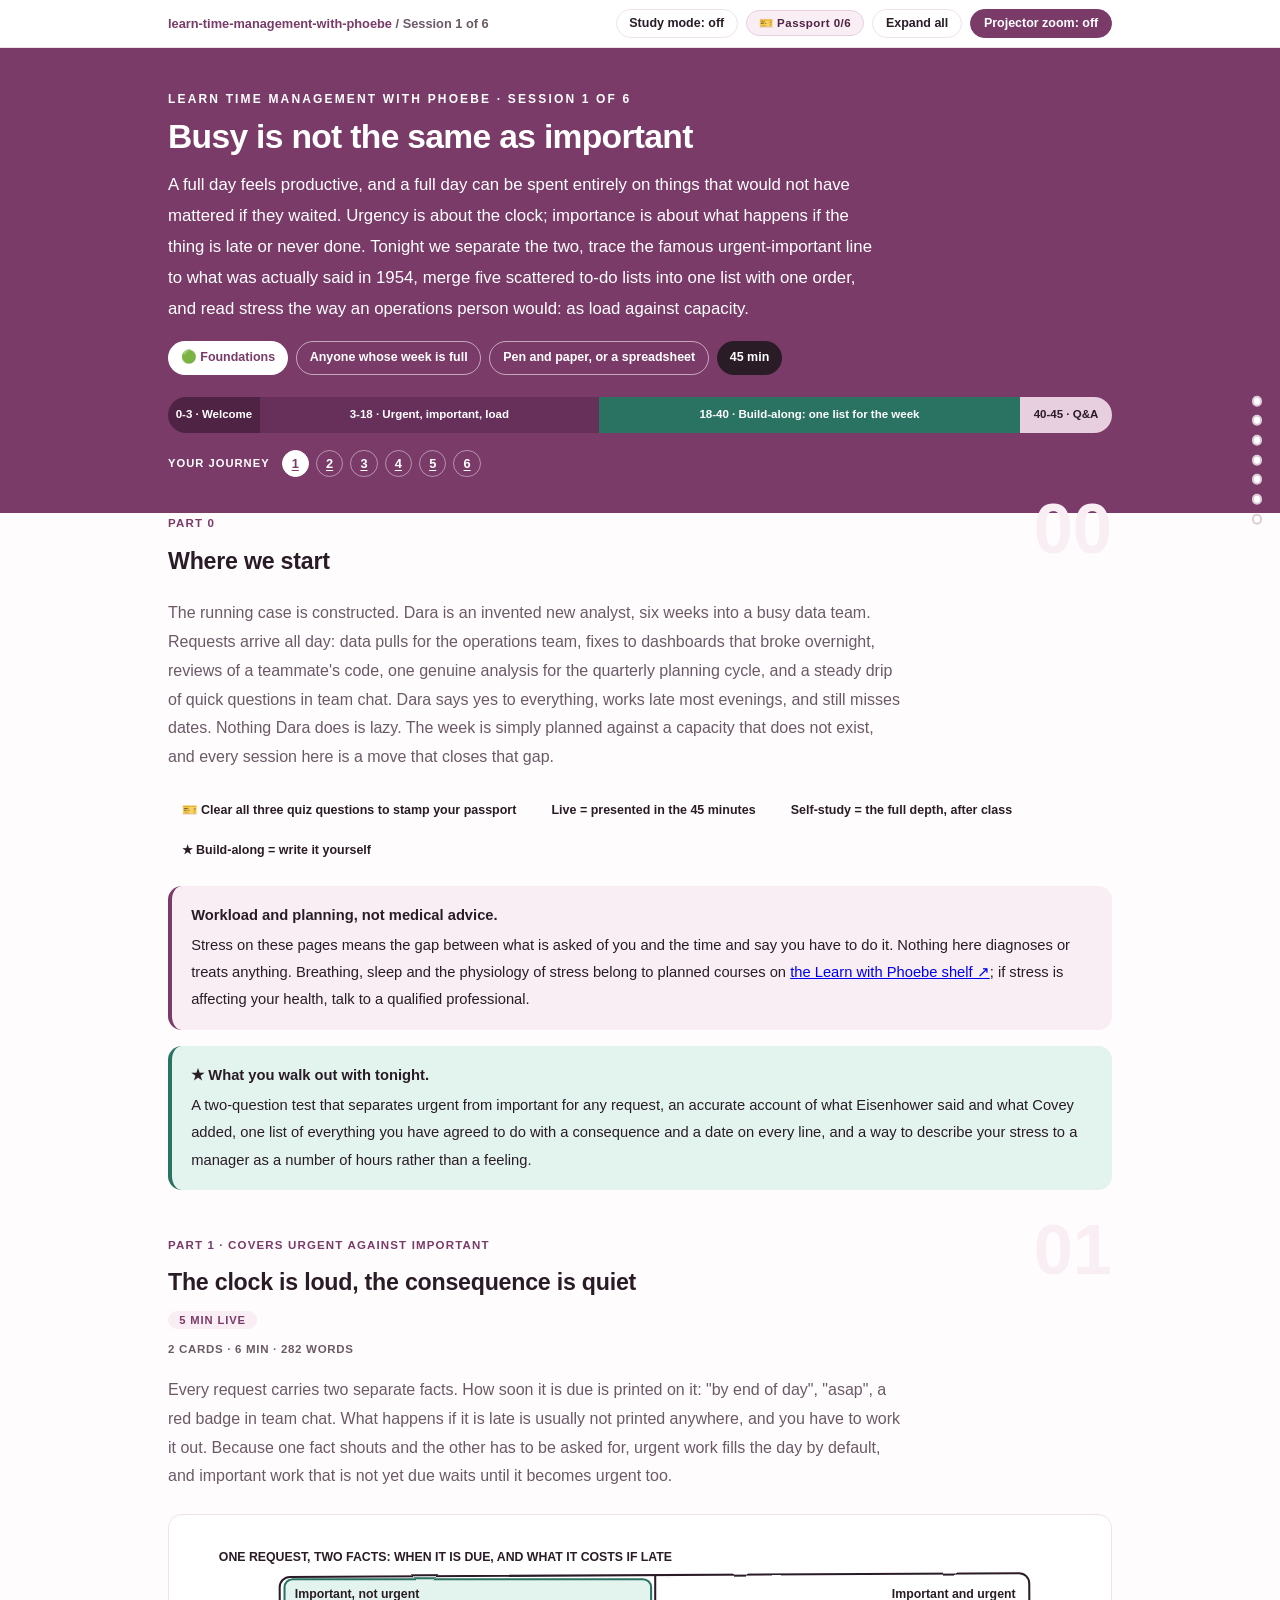
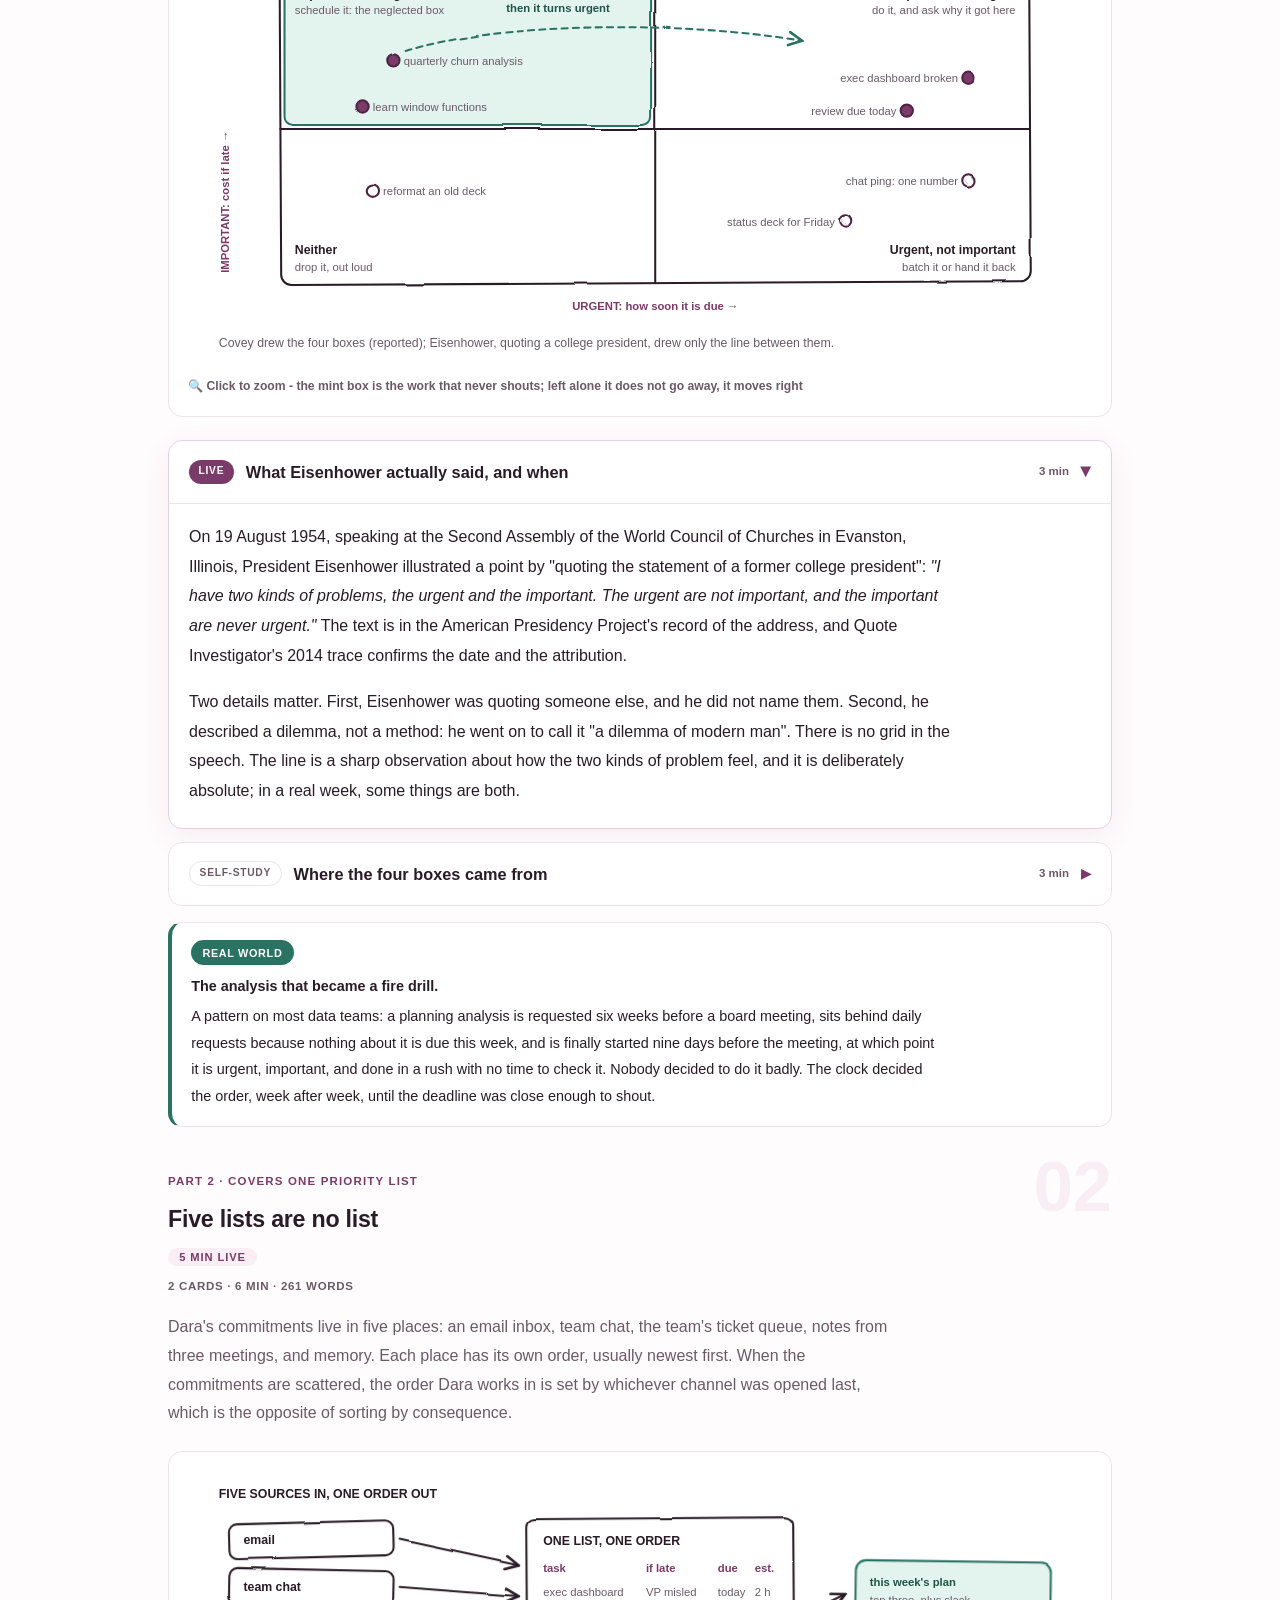
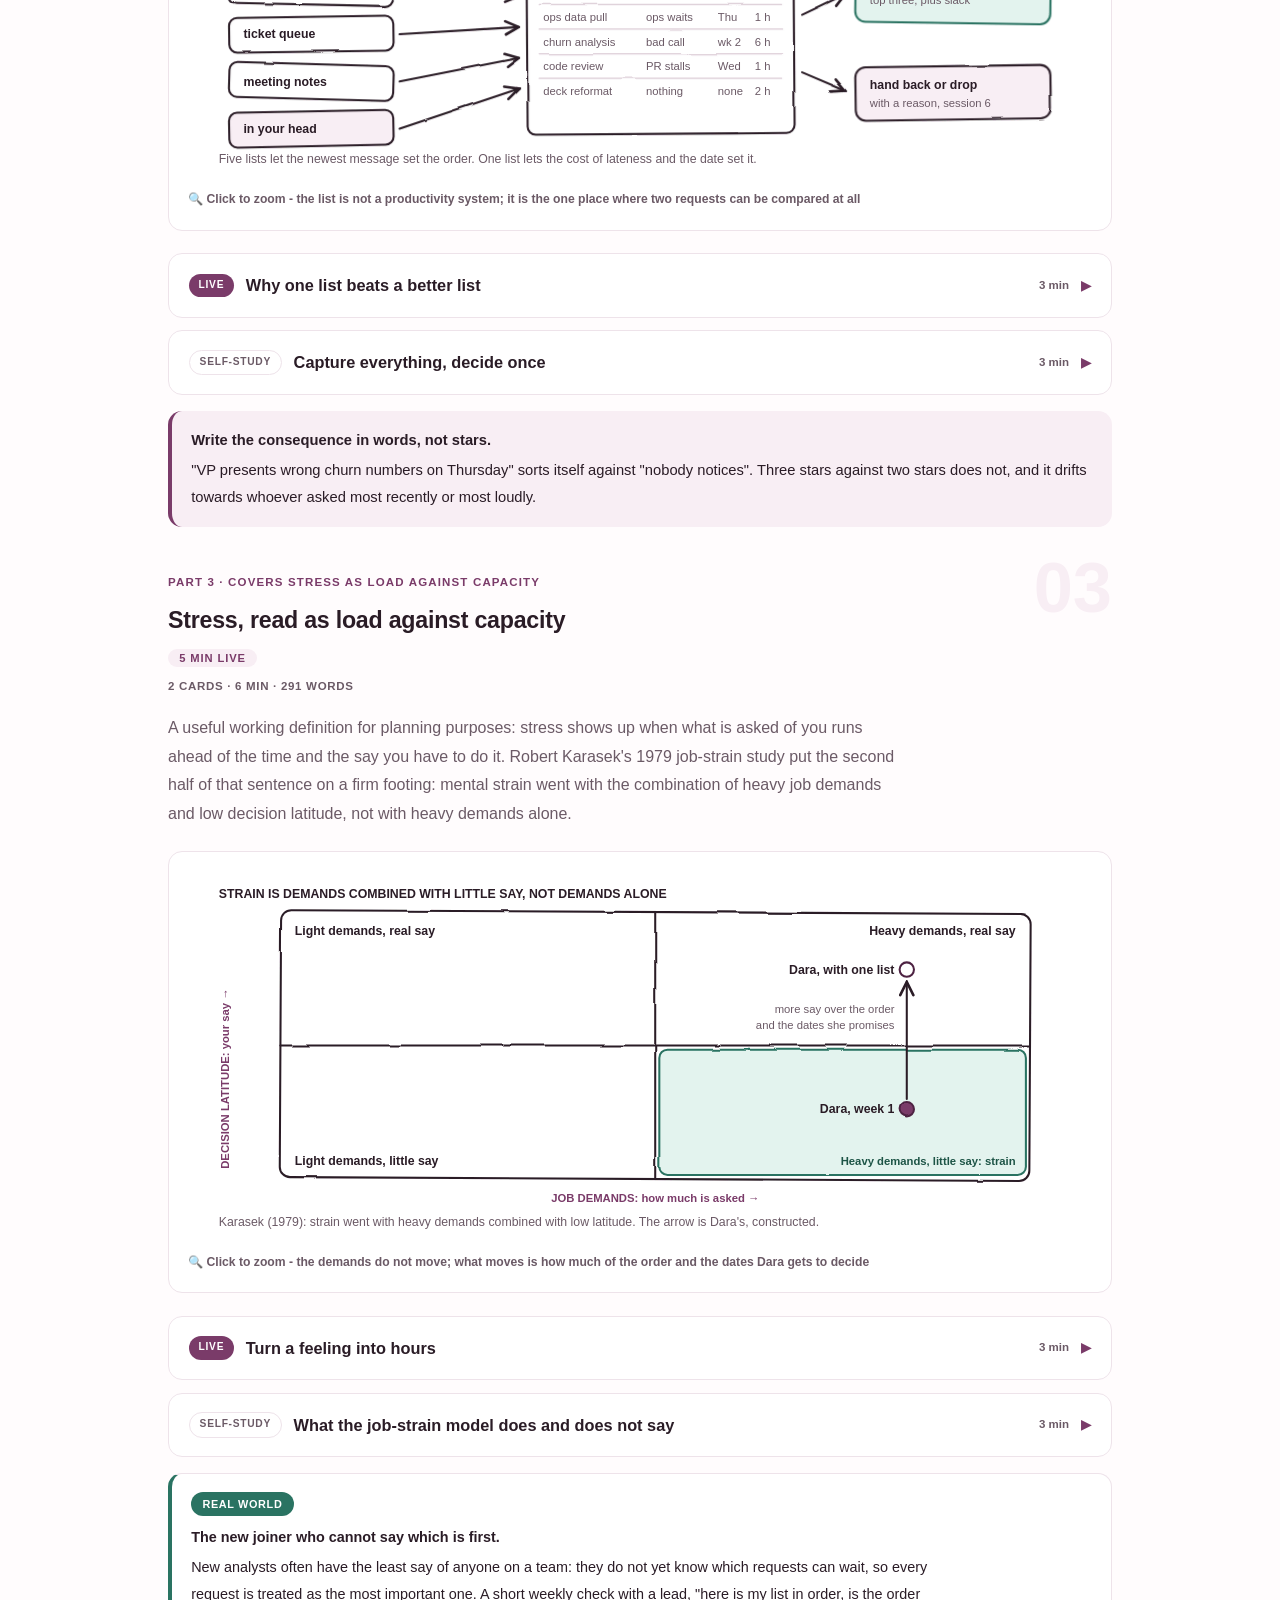
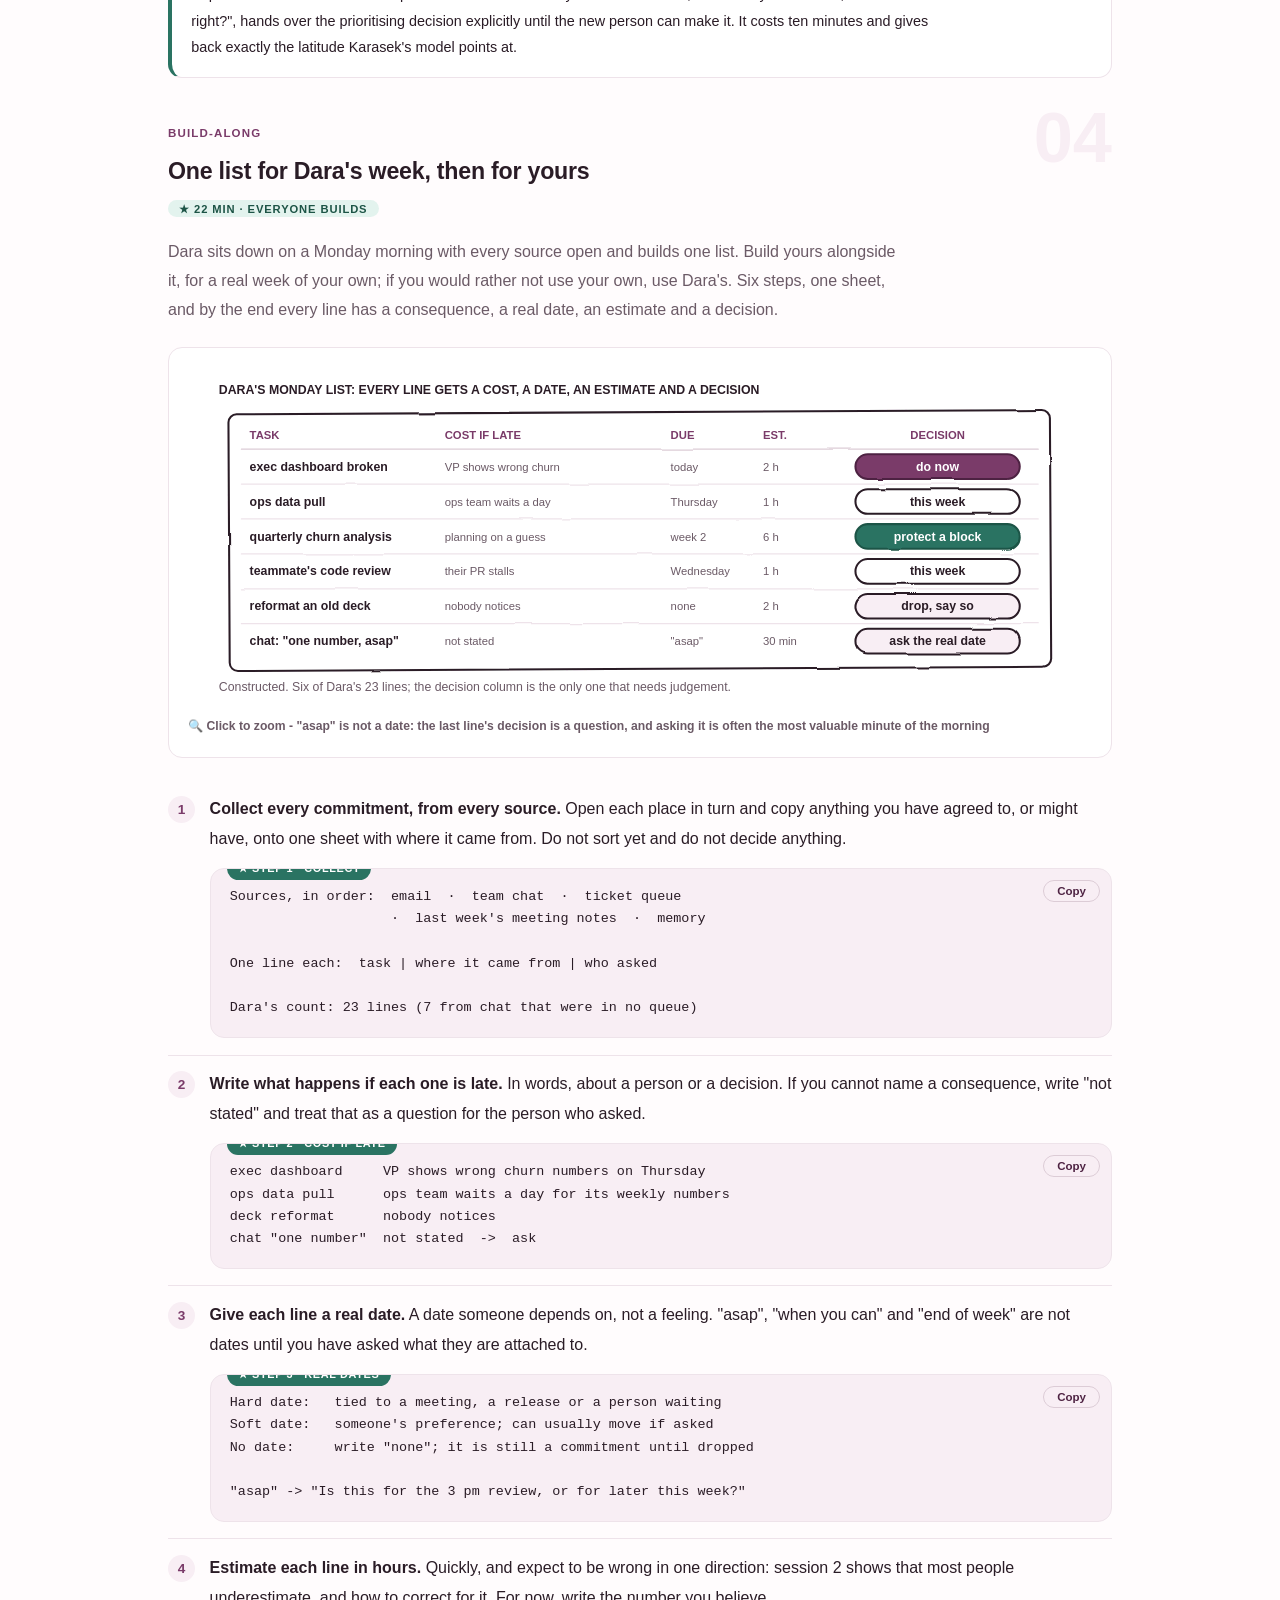
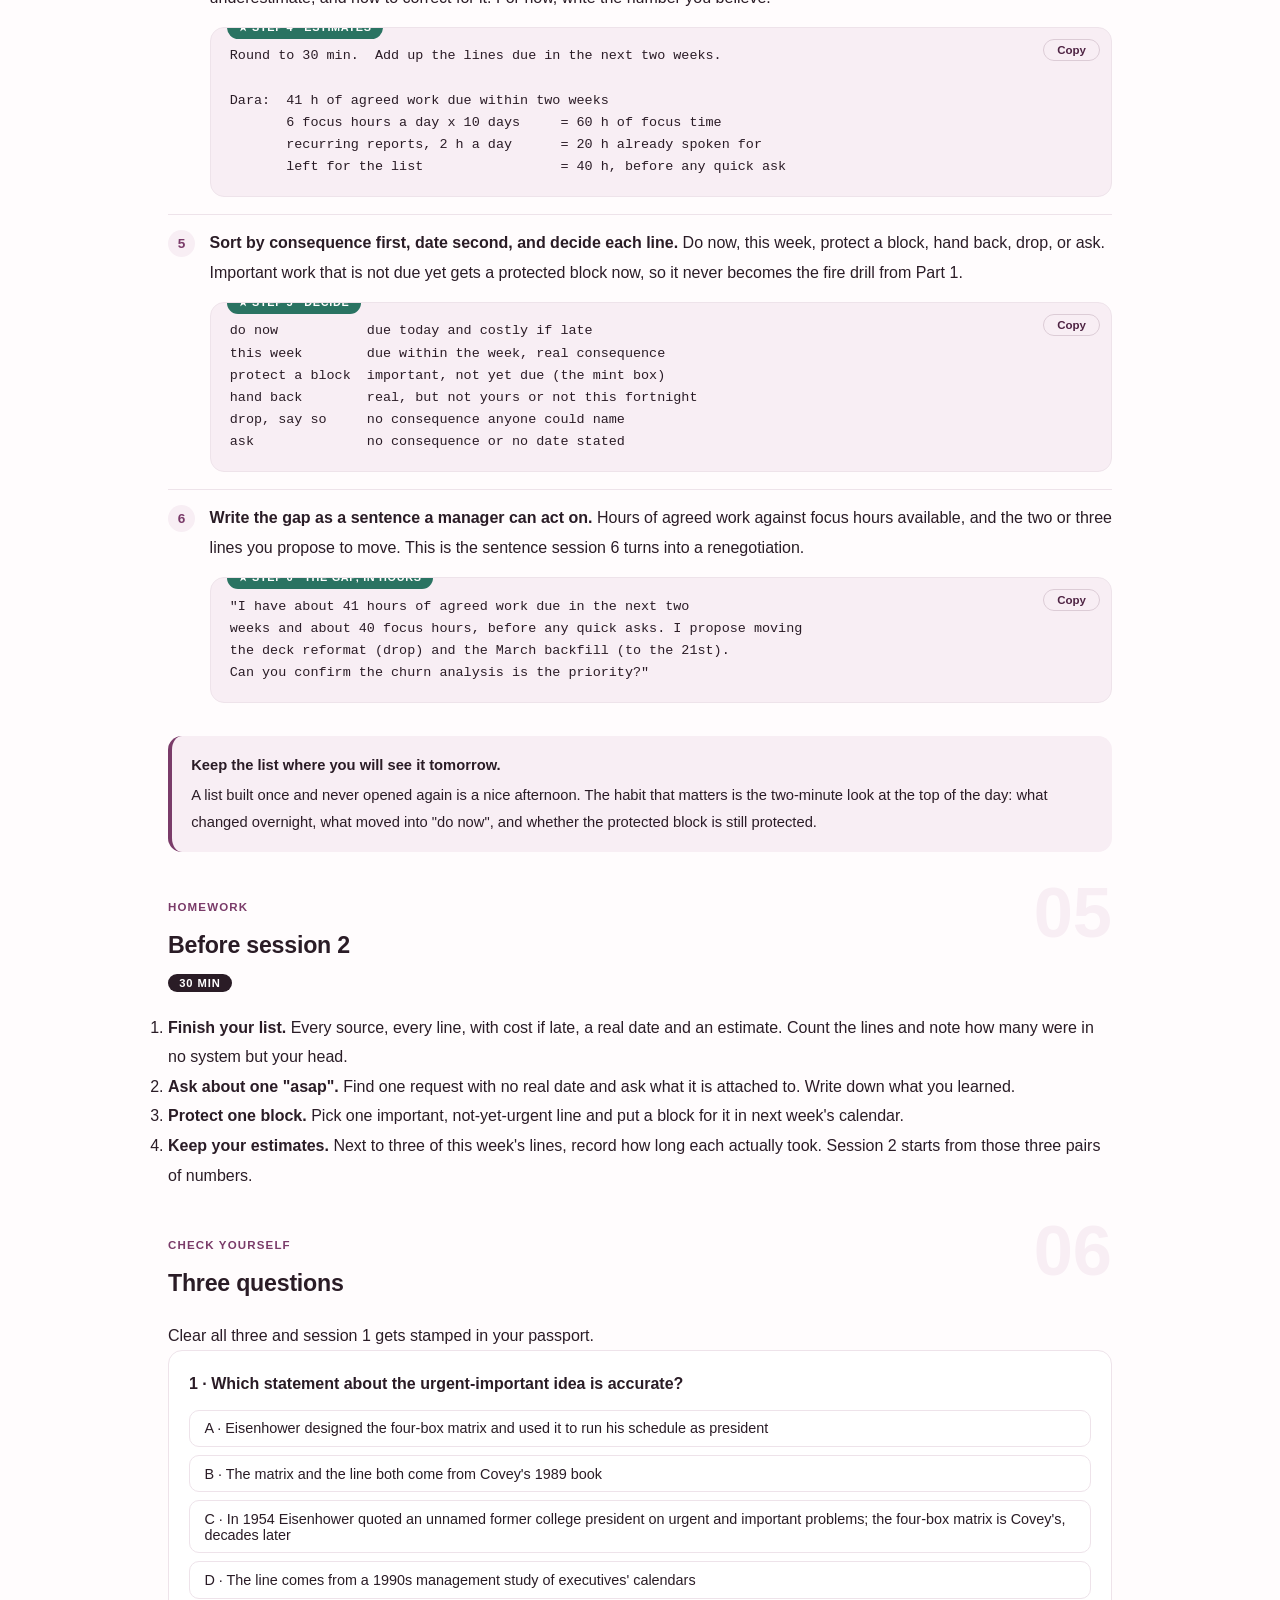
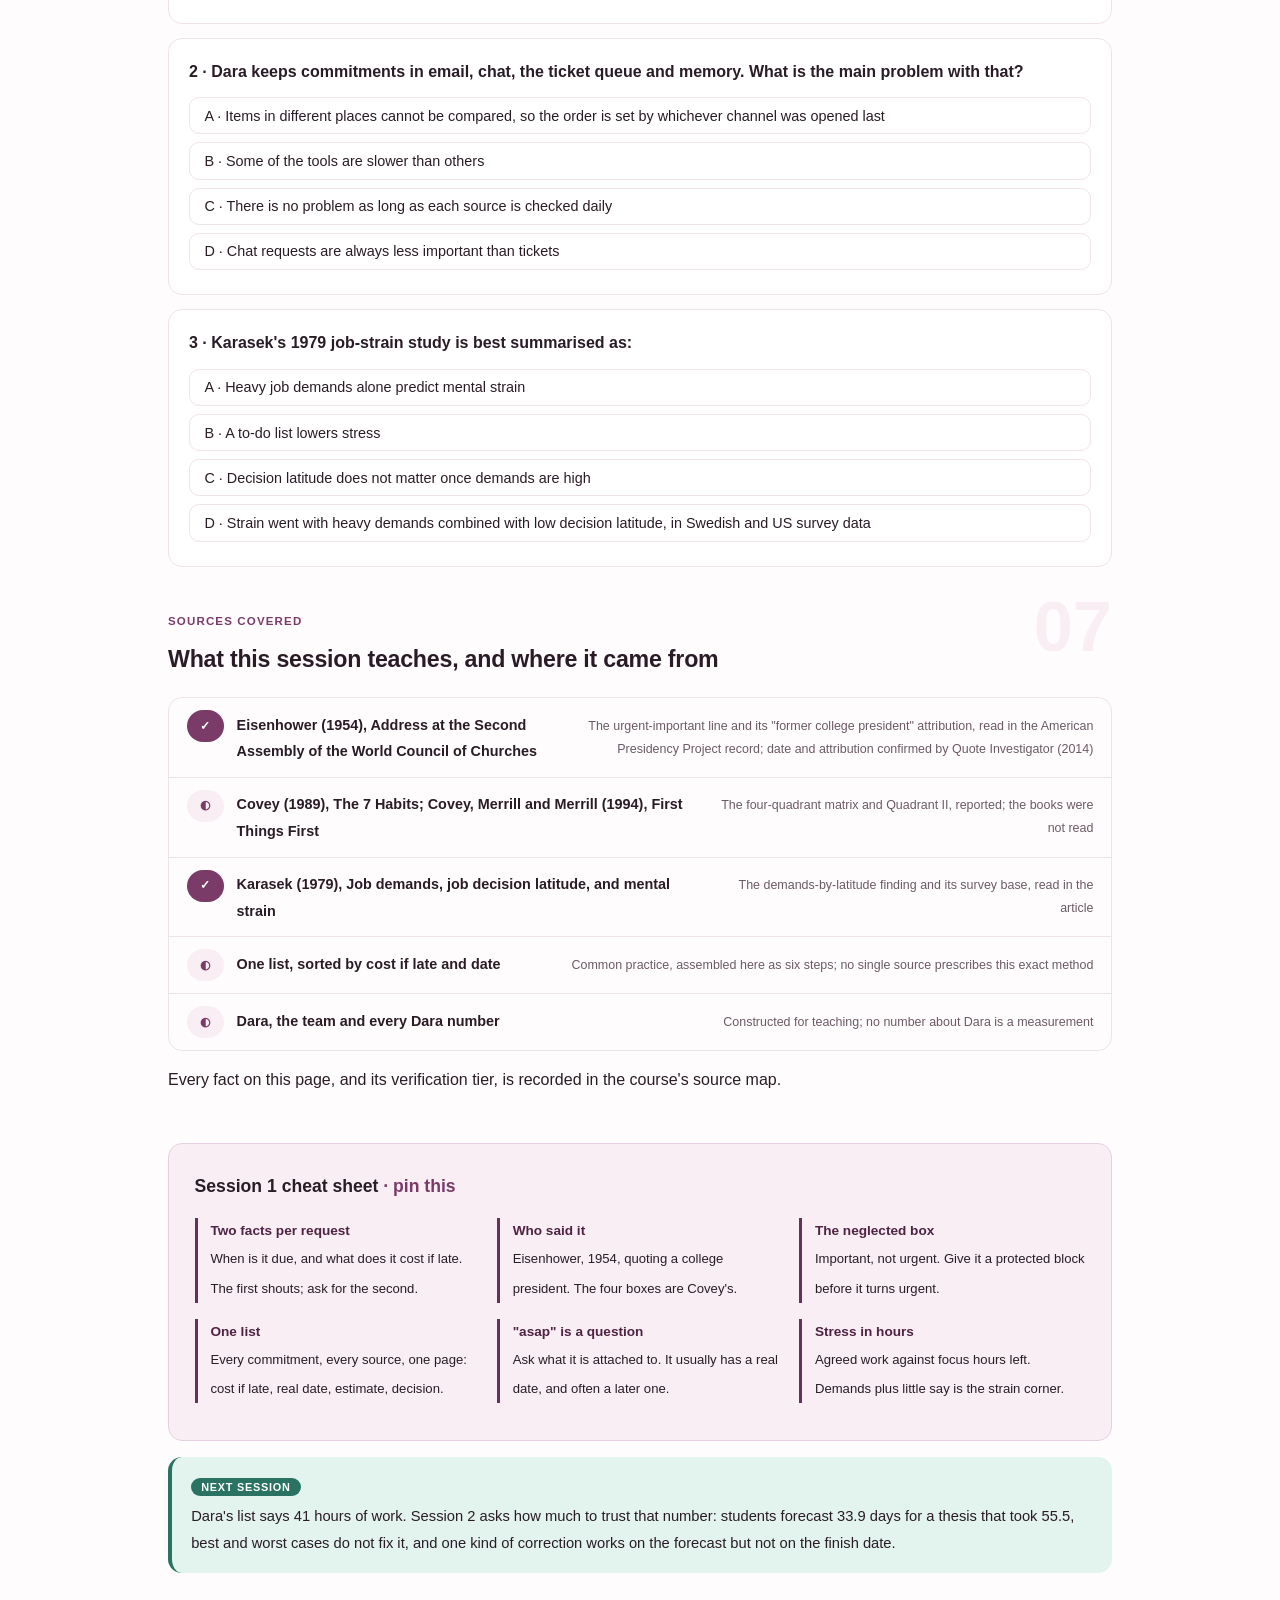
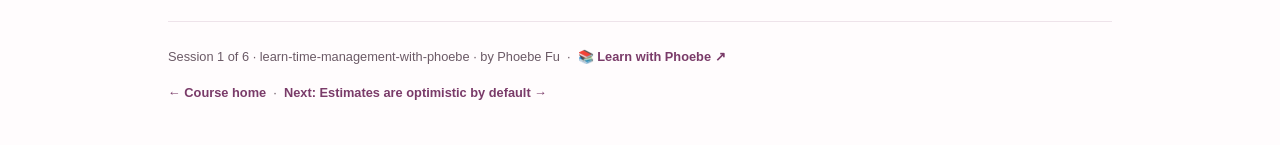
==== courses/01-busy-is-not-important.html @ 59bf27da "Build learn-time-management-with-phoebe: six sessions, landing page and in-browser bench All pages p" ====
<!DOCTYPE html>
<html lang="en">
<head>
<meta charset="UTF-8">
<meta name="viewport" content="width=device-width, initial-scale=1.0">
<!-- social:start -->
<meta name="description" content="Session 1 of 6. Urgent is about the clock, important is about the consequence. What Eisenhower actually said in 1954 and where the four-box matrix came from, why five lists are no list, and stress as workload against capacity, with one priority list built for a constructed analyst's week.">
<meta property="og:type" content="article">
<meta property="og:site_name" content="Learn with Phoebe">
<meta property="og:title" content="Busy is not the same as important - learn time management with phoebe">
<meta property="og:description" content="Session 1 of 6. Sort by consequence, not by the clock. One list, one order, and stress read as load against capacity.">
<meta property="og:url" content="https://phoebefu6.github.io/learn-time-management-with-phoebe/courses/01-busy-is-not-important.html">
<meta property="og:image" content="https://phoebefu6.github.io/learn-time-management-with-phoebe/assets/og-cover.png">
<meta property="og:image:width" content="1200">
<meta property="og:image:height" content="630">
<meta name="twitter:card" content="summary_large_image">
<meta name="twitter:title" content="Busy is not the same as important - learn time management with phoebe">
<meta name="twitter:description" content="Session 1 of 6. Urgent against important, one list, and load against capacity.">
<meta name="twitter:image" content="https://phoebefu6.github.io/learn-time-management-with-phoebe/assets/og-cover.png">
<!-- social:end -->
<title>Session 1 · Busy is not the same as important - learn time management with phoebe</title>
<link rel="stylesheet" href="../assets/style.css?v=15">
</head>
<body>

<div class="toolbar">
  <div class="wrap">
    <span class="crumb"><a href="../index.html">learn-time-management-with-phoebe</a> / Session 1 of 6</span>
    <button class="btn" id="toggle-all" type="button">Expand all</button>
    <button class="btn primary" id="zoom-toggle" type="button">Projector zoom: off</button>
  </div>
</div>

<header class="masthead">
  <div class="wrap">
    <div class="eyebrow">Learn Time Management with Phoebe · Session 1 of 6</div>
    <h1>Busy is not the same as <span class="accent">important</span></h1>
    <p class="sub">A full day feels productive, and a full day can be spent entirely on things that would not have mattered if they waited. Urgency is about the clock; importance is about what happens if the thing is late or never done. Tonight we separate the two, trace the famous urgent-important line to what was actually said in 1954, merge five scattered to-do lists into one list with one order, and read stress the way an operations person would: as load against capacity.</p>
    <div class="chip-row">
      <span class="chip level">🟢 Foundations</span>
      <span class="chip audience">Anyone whose week is full</span>
      <span class="chip audience">Pen and paper, or a spreadsheet</span>
      <span class="chip time">45 min</span>
    </div>
    <div class="agenda">
      <span class="a1" style="flex:1">0-3 · Welcome</span>
      <span class="a2" style="flex:4">3-18 · Urgent, important, load</span>
      <span class="a3" style="flex:5">18-40 · Build-along: one list for the week</span>
      <span class="a4" style="flex:1">40-45 · Q&amp;A</span>
    </div>
  </div>
</header>

<main class="wrap">

  <section class="section" id="intro">
    <div class="section-kicker">
      <span class="klabel">Part 0</span>
      <h2>Where we start</h2>
    </div>
    <p class="lede">The running case is constructed. Dara is an invented new analyst, six weeks into a busy data team. Requests arrive all day: data pulls for the operations team, fixes to dashboards that broke overnight, reviews of a teammate's code, one genuine analysis for the quarterly planning cycle, and a steady drip of quick questions in team chat. Dara says yes to everything, works late most evenings, and still misses dates. Nothing Dara does is lazy. The week is simply planned against a capacity that does not exist, and every session here is a move that closes that gap.</p>

    <div class="legend">
      <span class="pill">🎫 Clear all three quiz questions to stamp your passport</span>
      <span class="pill">Live = presented in the 45 minutes</span>
      <span class="pill">Self-study = the full depth, after class</span>
      <span class="pill">★ Build-along = write it yourself</span>
    </div>

    <div class="callout tip">
      <p><strong>Workload and planning, not medical advice.</strong> Stress on these pages means the gap between what is asked of you and the time and say you have to do it. Nothing here diagnoses or treats anything. Breathing, sleep and the physiology of stress belong to planned courses on <a href="https://phoebefu6.github.io/learn-with-phoebe/">the Learn with Phoebe shelf ↗</a>; if stress is affecting your health, talk to a qualified professional.</p>
    </div>

    <div class="callout win">
      <p><strong>★ What you walk out with tonight.</strong> A two-question test that separates urgent from important for any request, an accurate account of what Eisenhower said and what Covey added, one list of everything you have agreed to do with a consequence and a date on every line, and a way to describe your stress to a manager as a number of hours rather than a feeling.</p>
    </div>
  </section>

  <section class="section" id="part-1">
    <div class="section-kicker">
      <span class="klabel">Part 1 · covers urgent against important</span>
      <h2>The clock is loud, the consequence is quiet</h2>
      <span class="tag concept">5 min live</span>
    </div>
    <p class="lede">Every request carries two separate facts. How soon it is due is printed on it: "by end of day", "asap", a red badge in team chat. What happens if it is late is usually not printed anywhere, and you have to work it out. Because one fact shouts and the other has to be asked for, urgent work fills the day by default, and important work that is not yet due waits until it becomes urgent too.</p>

    <figure class="zoomable">
      <svg viewBox="0 0 880 420" xmlns="http://www.w3.org/2000/svg" role="img" aria-label="A two-by-two sort of Dara's requests. Horizontal axis: how soon it is due. Vertical axis: what it costs if late. Top left, important not urgent: the quarterly churn analysis and learning window functions. Top right, important and urgent: the broken exec dashboard and a review due today. Bottom right, urgent not important: a chat ping for one number and a status deck for Friday. Bottom left, neither: reformatting an old deck. A dashed arrow from the churn analysis to the top right corner is labelled: then it turns urgent.">
        <defs>
          <filter id="s1aSk" x="-3%" y="-3%" width="106%" height="106%"><feTurbulence type="fractalNoise" baseFrequency="0.02" numOctaves="2" seed="11" result="n"/><feDisplacementMap in="SourceGraphic" in2="n" scale="2.4" xChannelSelector="R" yChannelSelector="G"/></filter>
          <pattern id="s1aHc" patternUnits="userSpaceOnUse" width="7" height="7" patternTransform="rotate(-38)"><line x1="0" y1="0" x2="0" y2="7" stroke="#7A3B69" stroke-width="1" opacity=".5"/></pattern>
          <marker id="s1aAr" viewBox="0 0 10 10" refX="9" refY="5" markerWidth="8" markerHeight="8" orient="auto"><path d="M1 1 L9 5 L1 9" fill="none" stroke="#2A7362" stroke-width="1.6" stroke-linecap="round"/></marker>
        </defs>
        <style>
          .s1aH { font: 800 12px Inter, sans-serif; fill: #2A1C26; }
          .s1aL { font: 600 12px Inter, sans-serif; fill: #2A1C26; }
          .s1aS { font: 400 11px Inter, sans-serif; fill: #6B5A66; }
          .s1aB { font: 800 11px Inter, sans-serif; fill: #1D5446; }
          .s1aA { font: 700 11px Inter, sans-serif; fill: #7A3B69; }
          .s1aN { font: 400 12px Inter, sans-serif; fill: #6B5A66; }
        </style>

        <text class="s1aH" x="30" y="26">ONE REQUEST, TWO FACTS: WHEN IT IS DUE, AND WHAT IT COSTS IF LATE</text>

        <g filter="url(#s1aSk)" fill="none" stroke="#2A1C26" stroke-width="2" stroke-linecap="round" stroke-linejoin="round">
          <rect x="90" y="40" width="730" height="300" rx="10" transform="rotate(-0.3 455 190)" fill="#FFFFFF"/>
          <rect x="94" y="44" width="357" height="142" rx="8" fill="#E3F3EE" stroke="#2A7362"/>
          <path d="M455 40 L455 340"/>
          <path d="M90 190 L820 190"/>
          <circle cx="200" cy="124" r="6" fill="#7A3B69" stroke="#4E2343"/>
          <circle cx="170" cy="168" r="6" fill="#7A3B69" stroke="#4E2343"/>
          <circle cx="760" cy="140" r="6" fill="#7A3B69" stroke="#4E2343"/>
          <circle cx="700" cy="172" r="6" fill="#7A3B69" stroke="#4E2343"/>
          <circle cx="760" cy="240" r="6" fill="url(#s1aHc)" stroke="#4E2343"/>
          <circle cx="640" cy="280" r="6" fill="url(#s1aHc)" stroke="#4E2343"/>
          <circle cx="180" cy="250" r="6" fill="#FFFFFF" stroke="#4E2343"/>
          <path d="M212 114 C300 86 480 84 598 104" stroke="#2A7362" stroke-dasharray="6 5" marker-end="url(#s1aAr)"/>
        </g>

        <text class="s1aL" x="104" y="62">Important, not urgent</text>
        <text class="s1aS" x="104" y="78">schedule it: the neglected box</text>
        <text class="s1aL" x="806" y="62" text-anchor="end">Important and urgent</text>
        <text class="s1aS" x="806" y="78" text-anchor="end">do it, and ask why it got here</text>
        <text class="s1aL" x="104" y="312">Neither</text>
        <text class="s1aS" x="104" y="328">drop it, out loud</text>
        <text class="s1aL" x="806" y="312" text-anchor="end">Urgent, not important</text>
        <text class="s1aS" x="806" y="328" text-anchor="end">batch it or hand it back</text>

        <text class="s1aS" x="210" y="128">quarterly churn analysis</text>
        <text class="s1aS" x="180" y="172">learn window functions</text>
        <text class="s1aS" x="750" y="144" text-anchor="end">exec dashboard broken</text>
        <text class="s1aS" x="690" y="176" text-anchor="end">review due today</text>
        <text class="s1aS" x="750" y="244" text-anchor="end">chat ping: one number</text>
        <text class="s1aS" x="630" y="284" text-anchor="end">status deck for Friday</text>
        <text class="s1aS" x="190" y="254">reformat an old deck</text>
        <text class="s1aB" x="310" y="76">then it turns urgent</text>

        <text class="s1aA" x="455" y="366" text-anchor="middle">URGENT: how soon it is due →</text>
        <text class="s1aA" x="40" y="330" transform="rotate(-90 40 330)">IMPORTANT: cost if late →</text>

        <text class="s1aN" x="30" y="402">Covey drew the four boxes (reported); Eisenhower, quoting a college president, drew only the line between them.</text>
      </svg>
      <figcaption>🔍 Click to zoom - the mint box is the work that never shouts; left alone it does not go away, it moves right</figcaption>
    </figure>

    <details class="card" open>
      <summary><span class="mode live">Live</span>What Eisenhower actually said, and when<span class="mini">3 min</span><span class="caret">▶</span></summary>
      <div class="body">
        <p>On 19 August 1954, speaking at the Second Assembly of the World Council of Churches in Evanston, Illinois, President Eisenhower illustrated a point by "quoting the statement of a former college president": <em>"I have two kinds of problems, the urgent and the important. The urgent are not important, and the important are never urgent."</em> The text is in the American Presidency Project's record of the address, and Quote Investigator's 2014 trace confirms the date and the attribution.</p>
        <p>Two details matter. First, Eisenhower was quoting someone else, and he did not name them. Second, he described a dilemma, not a method: he went on to call it "a dilemma of modern man". There is no grid in the speech. The line is a sharp observation about how the two kinds of problem feel, and it is deliberately absolute; in a real week, some things are both.</p>
      </div>
    </details>

    <details class="card">
      <summary><span class="mode self">Self-study</span>Where the four boxes came from<span class="mini">3 min</span><span class="caret">▶</span></summary>
      <div class="body">
        <p>The two-by-two "time management matrix", with its famous Quadrant II for important but not urgent work, is Stephen Covey's: it appears in <em>The 7 Habits of Highly Effective People</em> (1989) and is developed in <em>First Things First</em> (1994, with A. Roger and Rebecca Merrill). Both attributions are reported here; the books were not read for this page. Quote Investigator says plainly that it does not know whether Eisenhower ever used a matrix himself.</p>
        <p>So "the Eisenhower matrix" is half true: the line is Eisenhower's quotation, the matrix is Covey's construction decades later, and the name joined them afterwards. It is still a useful tool. Teaching it accurately costs one sentence, and it is a small first example of a habit every session here repeats: ask where a famous claim actually came from before you build on it.</p>
      </div>
    </details>

    <div class="callout example">
      <span class="ex-pill">Real world</span>
      <p><strong>The analysis that became a fire drill.</strong> A pattern on most data teams: a planning analysis is requested six weeks before a board meeting, sits behind daily requests because nothing about it is due this week, and is finally started nine days before the meeting, at which point it is urgent, important, and done in a rush with no time to check it. Nobody decided to do it badly. The clock decided the order, week after week, until the deadline was close enough to shout.</p>
    </div>
  </section>

  <section class="section" id="part-2">
    <div class="section-kicker">
      <span class="klabel">Part 2 · covers one priority list</span>
      <h2>Five lists are no list</h2>
      <span class="tag concept">5 min live</span>
    </div>
    <p class="lede">Dara's commitments live in five places: an email inbox, team chat, the team's ticket queue, notes from three meetings, and memory. Each place has its own order, usually newest first. When the commitments are scattered, the order Dara works in is set by whichever channel was opened last, which is the opposite of sorting by consequence.</p>

    <figure class="zoomable">
      <svg viewBox="0 0 880 300" xmlns="http://www.w3.org/2000/svg" role="img" aria-label="Five sources on the left, email, team chat, the ticket queue, meeting notes and memory, each with an arrow into one list in the middle. The list has four columns: task, cost if late, due, and estimate, with five example rows. Two arrows leave the list: one to this week's plan, top three plus slack, outlined in mint, and one to hand back or drop.">
        <defs>
          <filter id="s1bSk" x="-3%" y="-3%" width="106%" height="106%"><feTurbulence type="fractalNoise" baseFrequency="0.02" numOctaves="2" seed="23" result="n"/><feDisplacementMap in="SourceGraphic" in2="n" scale="2.4" xChannelSelector="R" yChannelSelector="G"/></filter>
          <marker id="s1bAr" viewBox="0 0 10 10" refX="9" refY="5" markerWidth="8" markerHeight="8" orient="auto"><path d="M1 1 L9 5 L1 9" fill="none" stroke="#2A1C26" stroke-width="1.6" stroke-linecap="round"/></marker>
        </defs>
        <style>
          .s1bH { font: 800 12px Inter, sans-serif; fill: #2A1C26; }
          .s1bL { font: 600 12px Inter, sans-serif; fill: #2A1C26; }
          .s1bS { font: 400 11px Inter, sans-serif; fill: #6B5A66; }
          .s1bB { font: 800 11px Inter, sans-serif; fill: #1D5446; }
          .s1bA { font: 700 11px Inter, sans-serif; fill: #7A3B69; }
          .s1bN { font: 400 12px Inter, sans-serif; fill: #6B5A66; }
        </style>

        <text class="s1bH" x="30" y="26">FIVE SOURCES IN, ONE ORDER OUT</text>

        <g filter="url(#s1bSk)" fill="none" stroke="#2A1C26" stroke-width="2" stroke-linecap="round" stroke-linejoin="round">
          <rect x="40" y="50" width="160" height="34" rx="8" transform="rotate(-1.5 120 67)" fill="#FFFFFF"/>
          <rect x="40" y="96" width="160" height="34" rx="8" transform="rotate(1.2 120 113)" fill="#FFFFFF"/>
          <rect x="40" y="142" width="160" height="34" rx="8" transform="rotate(-0.8 120 159)" fill="#FFFFFF"/>
          <rect x="40" y="188" width="160" height="34" rx="8" transform="rotate(1.6 120 205)" fill="#FFFFFF"/>
          <rect x="40" y="234" width="160" height="34" rx="8" transform="rotate(-1.1 120 251)" fill="#F8EEF4"/>
          <path d="M206 67 L322 92" marker-end="url(#s1bAr)"/>
          <path d="M206 113 L322 122" marker-end="url(#s1bAr)"/>
          <path d="M206 159 L322 152" marker-end="url(#s1bAr)"/>
          <path d="M206 205 L322 182" marker-end="url(#s1bAr)"/>
          <path d="M206 251 L322 212" marker-end="url(#s1bAr)"/>
          <rect x="330" y="46" width="260" height="210" rx="8" transform="rotate(-0.4 460 151)" fill="#FFFFFF"/>
          <path d="M342 130 L578 130 M342 154 L578 154 M342 178 L578 178 M342 202 L578 202" stroke="#DCCCD6" stroke-width="1.2"/>
          <path d="M598 140 L640 120" marker-end="url(#s1bAr)"/>
          <path d="M598 196 L640 214" marker-end="url(#s1bAr)"/>
          <rect x="650" y="88" width="190" height="60" rx="10" transform="rotate(0.8 745 118)" fill="#E3F3EE" stroke="#2A7362"/>
          <rect x="650" y="190" width="190" height="52" rx="10" transform="rotate(-0.8 745 216)" fill="#F8EEF4"/>
        </g>

        <text class="s1bL" x="54" y="71">email</text>
        <text class="s1bL" x="54" y="117">team chat</text>
        <text class="s1bL" x="54" y="163">ticket queue</text>
        <text class="s1bL" x="54" y="209">meeting notes</text>
        <text class="s1bL" x="54" y="255">in your head</text>

        <text class="s1bH" x="346" y="72">ONE LIST, ONE ORDER</text>
        <text class="s1bA" x="346" y="98">task</text>
        <text class="s1bA" x="446" y="98">if late</text>
        <text class="s1bA" x="516" y="98">due</text>
        <text class="s1bA" x="552" y="98">est.</text>
        <text class="s1bS" x="346" y="122">exec dashboard</text>
        <text class="s1bS" x="446" y="122">VP misled</text>
        <text class="s1bS" x="516" y="122">today</text>
        <text class="s1bS" x="552" y="122">2 h</text>
        <text class="s1bS" x="346" y="146">ops data pull</text>
        <text class="s1bS" x="446" y="146">ops waits</text>
        <text class="s1bS" x="516" y="146">Thu</text>
        <text class="s1bS" x="552" y="146">1 h</text>
        <text class="s1bS" x="346" y="170">churn analysis</text>
        <text class="s1bS" x="446" y="170">bad call</text>
        <text class="s1bS" x="516" y="170">wk 2</text>
        <text class="s1bS" x="552" y="170">6 h</text>
        <text class="s1bS" x="346" y="194">code review</text>
        <text class="s1bS" x="446" y="194">PR stalls</text>
        <text class="s1bS" x="516" y="194">Wed</text>
        <text class="s1bS" x="552" y="194">1 h</text>
        <text class="s1bS" x="346" y="218">deck reformat</text>
        <text class="s1bS" x="446" y="218">nothing</text>
        <text class="s1bS" x="516" y="218">none</text>
        <text class="s1bS" x="552" y="218">2 h</text>

        <text class="s1bB" x="664" y="112">this week's plan</text>
        <text class="s1bS" x="664" y="130">top three, plus slack</text>
        <text class="s1bL" x="664" y="212">hand back or drop</text>
        <text class="s1bS" x="664" y="230">with a reason, session 6</text>

        <text class="s1bN" x="30" y="284">Five lists let the newest message set the order. One list lets the cost of lateness and the date set it.</text>
      </svg>
      <figcaption>🔍 Click to zoom - the list is not a productivity system; it is the one place where two requests can be compared at all</figcaption>
    </figure>

    <details class="card">
      <summary><span class="mode live">Live</span>Why one list beats a better list<span class="mini">3 min</span><span class="caret">▶</span></summary>
      <div class="body">
        <p>You cannot prioritise items you cannot see side by side. A chat ping and a ticket can only be compared when they sit on the same page with the same two facts written next to them: what happens if this is late, and when it is really due. That is the whole job of the list. The tool does not matter: a text file, a spreadsheet, a notebook page, or the task tool your team already uses, as long as it is one place and everything you have agreed to is on it.</p>
        <p>Dara's first list had 23 lines on it, which was a surprise in itself. Seven of them had been agreed to in chat and were in nobody's ticket queue, so no one but Dara knew they existed, and Dara had forgotten three of them.</p>
      </div>
    </details>

    <details class="card">
      <summary><span class="mode self">Self-study</span>Capture everything, decide once<span class="mini">3 min</span><span class="caret">▶</span></summary>
      <div class="body">
        <p>Capturing and deciding are two different moments. Capture is fast and indiscriminate: anything you said yes to, or might have, goes on the list with its source. Deciding happens once a day, or once a week for the plan, with the list in front of you. Mixing the two, deciding about each request as it arrives, is how the most recent request ends up first.</p>
        <p>Finding out where your hours actually went last week is a separate exercise, a time audit, taught properly in <a href="https://phoebefu6.github.io/learn-ai-productivity-with-phoebe/">AI Productivity ↗</a> under "Where your week actually goes". Here the list is about what you have promised; the audit is about what you did. They meet in session 6, when the plan for next week is checked against both.</p>
      </div>
    </details>

    <div class="callout tip">
      <p><strong>Write the consequence in words, not stars.</strong> "VP presents wrong churn numbers on Thursday" sorts itself against "nobody notices". Three stars against two stars does not, and it drifts towards whoever asked most recently or most loudly.</p>
    </div>
  </section>

  <section class="section" id="part-3">
    <div class="section-kicker">
      <span class="klabel">Part 3 · covers stress as load against capacity</span>
      <h2>Stress, read as load against capacity</h2>
      <span class="tag concept">5 min live</span>
    </div>
    <p class="lede">A useful working definition for planning purposes: stress shows up when what is asked of you runs ahead of the time and the say you have to do it. Robert Karasek's 1979 job-strain study put the second half of that sentence on a firm footing: mental strain went with the combination of heavy job demands and low decision latitude, not with heavy demands alone.</p>

    <figure class="zoomable">
      <svg viewBox="0 0 880 360" xmlns="http://www.w3.org/2000/svg" role="img" aria-label="A two-by-two with job demands on the horizontal axis and decision latitude, your say over the work, on the vertical axis. The bottom right corner, heavy demands with little say, is shaded mint and labelled strain. Dara starts there in week one. An arrow moves Dara straight up to the top right corner, same demands with more say, labelled: more say over the order and the dates she promises.">
        <defs>
          <filter id="s1cSk" x="-3%" y="-3%" width="106%" height="106%"><feTurbulence type="fractalNoise" baseFrequency="0.02" numOctaves="2" seed="37" result="n"/><feDisplacementMap in="SourceGraphic" in2="n" scale="2.4" xChannelSelector="R" yChannelSelector="G"/></filter>
          <marker id="s1cAr" viewBox="0 0 10 10" refX="9" refY="5" markerWidth="8" markerHeight="8" orient="auto"><path d="M1 1 L9 5 L1 9" fill="none" stroke="#2A1C26" stroke-width="1.6" stroke-linecap="round"/></marker>
        </defs>
        <style>
          .s1cH { font: 800 12px Inter, sans-serif; fill: #2A1C26; }
          .s1cL { font: 600 12px Inter, sans-serif; fill: #2A1C26; }
          .s1cS { font: 400 11px Inter, sans-serif; fill: #6B5A66; }
          .s1cB { font: 800 11px Inter, sans-serif; fill: #1D5446; }
          .s1cA { font: 700 11px Inter, sans-serif; fill: #7A3B69; }
          .s1cN { font: 400 12px Inter, sans-serif; fill: #6B5A66; }
        </style>

        <text class="s1cH" x="30" y="26">STRAIN IS DEMANDS COMBINED WITH LITTLE SAY, NOT DEMANDS ALONE</text>

        <g filter="url(#s1cSk)" fill="none" stroke="#2A1C26" stroke-width="2" stroke-linecap="round" stroke-linejoin="round">
          <rect x="90" y="40" width="730" height="260" rx="10" transform="rotate(0.3 455 170)" fill="#FFFFFF"/>
          <rect x="459" y="174" width="357" height="122" rx="8" fill="#E3F3EE" stroke="#2A7362"/>
          <path d="M455 40 L455 300"/>
          <path d="M90 170 L820 170"/>
          <circle cx="700" cy="232" r="7" fill="#7A3B69" stroke="#4E2343"/>
          <circle cx="700" cy="96" r="7" fill="#FFFFFF" stroke="#4E2343"/>
          <path d="M700 222 L700 108" marker-end="url(#s1cAr)"/>
        </g>

        <text class="s1cL" x="104" y="62">Light demands, real say</text>
        <text class="s1cL" x="806" y="62" text-anchor="end">Heavy demands, real say</text>
        <text class="s1cL" x="104" y="286">Light demands, little say</text>
        <text class="s1cB" x="806" y="286" text-anchor="end">Heavy demands, little say: strain</text>

        <text class="s1cL" x="688" y="236" text-anchor="end">Dara, week 1</text>
        <text class="s1cL" x="688" y="100" text-anchor="end">Dara, with one list</text>
        <text class="s1cS" x="688" y="138" text-anchor="end">more say over the order</text>
        <text class="s1cS" x="688" y="154" text-anchor="end">and the dates she promises</text>

        <text class="s1cA" x="455" y="322" text-anchor="middle">JOB DEMANDS: how much is asked →</text>
        <text class="s1cA" x="40" y="290" transform="rotate(-90 40 290)">DECISION LATITUDE: your say →</text>

        <text class="s1cN" x="30" y="346">Karasek (1979): strain went with heavy demands combined with low latitude. The arrow is Dara's, constructed.</text>
      </svg>
      <figcaption>🔍 Click to zoom - the demands do not move; what moves is how much of the order and the dates Dara gets to decide</figcaption>
    </figure>

    <details class="card">
      <summary><span class="mode live">Live</span>Turn a feeling into hours<span class="mini">3 min</span><span class="caret">▶</span></summary>
      <div class="body">
        <p>"I'm overwhelmed" is true and hard to act on. "I have 41 hours of agreed work due in the next two weeks and about 40 focus hours to do it in, before a single quick question arrives" is a planning problem a manager can help with: drop something, move a date, or move work to someone else. The list from Part 2, with an estimate on every line, is what turns the first sentence into the second.</p>
        <p>The demand side is the list. The capacity side is not your working hours: it is the hours left for focused work after meetings, admin and the quick questions that will arrive whether you plan for them or not. Dara's team calendar leaves about six focus hours on a normal day. 41 hours against 40 looks nearly fine; session 3 shows why a plan that fills every focus hour makes everything late, and session 4 measures it.</p>
      </div>
    </details>

    <details class="card">
      <summary><span class="mode self">Self-study</span>What the job-strain model does and does not say<span class="mini">3 min</span><span class="caret">▶</span></summary>
      <div class="body">
        <p>Karasek's paper, read at source, used national survey data from Sweden and the United States and reports that "it is the combination of low decision latitude and heavy job demands which is associated with mental strain". It is a model about jobs, and a correlational one: it does not tell you that a list will lower anyone's stress, and nothing on this page claims that. What it does support is a direction for the planning moves here: the levers that add say over order and dates are worth as much attention as the levers that reduce the amount of work.</p>
        <p>Recovery, the other half of capacity, comes in session 6, with Sonnentag and Fritz's four recovery experiences read at source. The physiology of stress is out of scope here and belongs to planned courses on the shelf.</p>
      </div>
    </details>

    <div class="callout example">
      <span class="ex-pill">Real world</span>
      <p><strong>The new joiner who cannot say which is first.</strong> New analysts often have the least say of anyone on a team: they do not yet know which requests can wait, so every request is treated as the most important one. A short weekly check with a lead, "here is my list in order, is the order right?", hands over the prioritising decision explicitly until the new person can make it. It costs ten minutes and gives back exactly the latitude Karasek's model points at.</p>
    </div>
  </section>

  <section class="section" id="demo-1">
    <div class="section-kicker">
      <span class="klabel">Build-along</span>
      <h2>One list for Dara's week, then for yours</h2>
      <span class="tag demo">★ 22 min · everyone builds</span>
    </div>
    <p class="lede">Dara sits down on a Monday morning with every source open and builds one list. Build yours alongside it, for a real week of your own; if you would rather not use your own, use Dara's. Six steps, one sheet, and by the end every line has a consequence, a real date, an estimate and a decision.</p>

    <figure class="zoomable">
      <svg viewBox="0 0 880 330" xmlns="http://www.w3.org/2000/svg" role="img" aria-label="Dara's finished list as a sheet with five columns: task, cost if late, due, estimate and decision. Six rows: exec dashboard, do now; ops data pull, this week; churn analysis, protect a block, highlighted in mint; code review, this week; deck reformat, drop and say so; a chat ask for one number marked asap, ask the real date.">
        <defs>
          <filter id="s1dSk" x="-3%" y="-3%" width="106%" height="106%"><feTurbulence type="fractalNoise" baseFrequency="0.02" numOctaves="2" seed="41" result="n"/><feDisplacementMap in="SourceGraphic" in2="n" scale="2.4" xChannelSelector="R" yChannelSelector="G"/></filter>
        </defs>
        <style>
          .s1dH { font: 800 12px Inter, sans-serif; fill: #2A1C26; }
          .s1dL { font: 600 12px Inter, sans-serif; fill: #2A1C26; }
          .s1dS { font: 400 11px Inter, sans-serif; fill: #6B5A66; }
          .s1dA { font: 700 11px Inter, sans-serif; fill: #7A3B69; }
          .s1dW { font: 800 12px Inter, sans-serif; fill: #FFFFFF; }
          .s1dN { font: 400 12px Inter, sans-serif; fill: #6B5A66; }
        </style>

        <text class="s1dH" x="30" y="26">DARA'S MONDAY LIST: EVERY LINE GETS A COST, A DATE, AN ESTIMATE AND A DECISION</text>

        <g filter="url(#s1dSk)" fill="none" stroke="#2A1C26" stroke-width="2" stroke-linecap="round" stroke-linejoin="round">
          <rect x="40" y="44" width="800" height="250" rx="8" transform="rotate(-0.3 440 169)" fill="#FFFFFF"/>
          <path d="M52 80 L828 80" stroke="#DCCCD6" stroke-width="1.2"/>
          <path d="M52 114 L828 114 M52 148 L828 148 M52 182 L828 182 M52 216 L828 216 M52 250 L828 250" stroke="#EEE3EA" stroke-width="1.2"/>
          <rect x="650" y="85" width="160" height="24" rx="12" fill="#7A3B69" stroke="#4E2343"/>
          <rect x="650" y="119" width="160" height="24" rx="12" fill="#FFFFFF"/>
          <rect x="650" y="153" width="160" height="24" rx="12" fill="#2A7362" stroke="#1D5446"/>
          <rect x="650" y="187" width="160" height="24" rx="12" fill="#FFFFFF"/>
          <rect x="650" y="221" width="160" height="24" rx="12" fill="#F8EEF4"/>
          <rect x="650" y="255" width="160" height="24" rx="12" fill="#F8EEF4"/>
        </g>

        <text class="s1dA" x="60" y="70">TASK</text>
        <text class="s1dA" x="250" y="70">COST IF LATE</text>
        <text class="s1dA" x="470" y="70">DUE</text>
        <text class="s1dA" x="560" y="70">EST.</text>
        <text class="s1dA" x="730" y="70" text-anchor="middle">DECISION</text>

        <text class="s1dL" x="60" y="101">exec dashboard broken</text>
        <text class="s1dS" x="250" y="101">VP shows wrong churn</text>
        <text class="s1dS" x="470" y="101">today</text>
        <text class="s1dS" x="560" y="101">2 h</text>
        <text class="s1dW" x="730" y="101" text-anchor="middle">do now</text>

        <text class="s1dL" x="60" y="135">ops data pull</text>
        <text class="s1dS" x="250" y="135">ops team waits a day</text>
        <text class="s1dS" x="470" y="135">Thursday</text>
        <text class="s1dS" x="560" y="135">1 h</text>
        <text class="s1dL" x="730" y="135" text-anchor="middle">this week</text>

        <text class="s1dL" x="60" y="169">quarterly churn analysis</text>
        <text class="s1dS" x="250" y="169">planning on a guess</text>
        <text class="s1dS" x="470" y="169">week 2</text>
        <text class="s1dS" x="560" y="169">6 h</text>
        <text class="s1dW" x="730" y="169" text-anchor="middle">protect a block</text>

        <text class="s1dL" x="60" y="203">teammate's code review</text>
        <text class="s1dS" x="250" y="203">their PR stalls</text>
        <text class="s1dS" x="470" y="203">Wednesday</text>
        <text class="s1dS" x="560" y="203">1 h</text>
        <text class="s1dL" x="730" y="203" text-anchor="middle">this week</text>

        <text class="s1dL" x="60" y="237">reformat an old deck</text>
        <text class="s1dS" x="250" y="237">nobody notices</text>
        <text class="s1dS" x="470" y="237">none</text>
        <text class="s1dS" x="560" y="237">2 h</text>
        <text class="s1dL" x="730" y="237" text-anchor="middle">drop, say so</text>

        <text class="s1dL" x="60" y="271">chat: "one number, asap"</text>
        <text class="s1dS" x="250" y="271">not stated</text>
        <text class="s1dS" x="470" y="271">"asap"</text>
        <text class="s1dS" x="560" y="271">30 min</text>
        <text class="s1dL" x="730" y="271" text-anchor="middle">ask the real date</text>

        <text class="s1dN" x="30" y="316">Constructed. Six of Dara's 23 lines; the decision column is the only one that needs judgement.</text>
      </svg>
      <figcaption>🔍 Click to zoom - "asap" is not a date: the last line's decision is a question, and asking it is often the most valuable minute of the morning</figcaption>
    </figure>

    <div class="steps">
      <div class="step">
        <p><strong>Collect every commitment, from every source.</strong> Open each place in turn and copy anything you have agreed to, or might have, onto one sheet with where it came from. Do not sort yet and do not decide anything.</p>
        <div class="prompt-box good"><span class="label">★ Step 1 · collect</span>Sources, in order:  email  ·  team chat  ·  ticket queue
                    ·  last week's meeting notes  ·  memory

One line each:  task | where it came from | who asked

Dara's count: 23 lines (7 from chat that were in no queue)</div>
      </div>
      <div class="step">
        <p><strong>Write what happens if each one is late.</strong> In words, about a person or a decision. If you cannot name a consequence, write "not stated" and treat that as a question for the person who asked.</p>
        <div class="prompt-box good"><span class="label">★ Step 2 · cost if late</span>exec dashboard     VP shows wrong churn numbers on Thursday
ops data pull      ops team waits a day for its weekly numbers
deck reformat      nobody notices
chat "one number"  not stated  -&gt;  ask</div>
      </div>
      <div class="step">
        <p><strong>Give each line a real date.</strong> A date someone depends on, not a feeling. "asap", "when you can" and "end of week" are not dates until you have asked what they are attached to.</p>
        <div class="prompt-box good"><span class="label">★ Step 3 · real dates</span>Hard date:   tied to a meeting, a release or a person waiting
Soft date:   someone's preference; can usually move if asked
No date:     write "none"; it is still a commitment until dropped

"asap" -&gt; "Is this for the 3 pm review, or for later this week?"</div>
      </div>
      <div class="step">
        <p><strong>Estimate each line in hours.</strong> Quickly, and expect to be wrong in one direction: session 2 shows that most people underestimate, and how to correct for it. For now, write the number you believe.</p>
        <div class="prompt-box good"><span class="label">★ Step 4 · estimates</span>Round to 30 min.  Add up the lines due in the next two weeks.

Dara:  41 h of agreed work due within two weeks
       6 focus hours a day x 10 days     = 60 h of focus time
       recurring reports, 2 h a day      = 20 h already spoken for
       left for the list                 = 40 h, before any quick ask</div>
      </div>
      <div class="step">
        <p><strong>Sort by consequence first, date second, and decide each line.</strong> Do now, this week, protect a block, hand back, drop, or ask. Important work that is not due yet gets a protected block now, so it never becomes the fire drill from Part 1.</p>
        <div class="prompt-box good"><span class="label">★ Step 5 · decide</span>do now           due today and costly if late
this week        due within the week, real consequence
protect a block  important, not yet due (the mint box)
hand back        real, but not yours or not this fortnight
drop, say so     no consequence anyone could name
ask              no consequence or no date stated</div>
      </div>
      <div class="step">
        <p><strong>Write the gap as a sentence a manager can act on.</strong> Hours of agreed work against focus hours available, and the two or three lines you propose to move. This is the sentence session 6 turns into a renegotiation.</p>
        <div class="prompt-box good"><span class="label">★ Step 6 · the gap, in hours</span>"I have about 41 hours of agreed work due in the next two
weeks and about 40 focus hours, before any quick asks. I propose moving
the deck reformat (drop) and the March backfill (to the 21st).
Can you confirm the churn analysis is the priority?"</div>
      </div>
    </div>

    <div class="callout tip">
      <p><strong>Keep the list where you will see it tomorrow.</strong> A list built once and never opened again is a nice afternoon. The habit that matters is the two-minute look at the top of the day: what changed overnight, what moved into "do now", and whether the protected block is still protected.</p>
    </div>
  </section>

  <section class="section" id="exercise">
    <div class="section-kicker">
      <span class="klabel">Homework</span>
      <h2>Before session 2</h2>
      <span class="tag exercise">30 min</span>
    </div>
    <ol>
      <li><strong>Finish your list.</strong> Every source, every line, with cost if late, a real date and an estimate. Count the lines and note how many were in no system but your head.</li>
      <li><strong>Ask about one "asap".</strong> Find one request with no real date and ask what it is attached to. Write down what you learned.</li>
      <li><strong>Protect one block.</strong> Pick one important, not-yet-urgent line and put a block for it in next week's calendar.</li>
      <li><strong>Keep your estimates.</strong> Next to three of this week's lines, record how long each actually took. Session 2 starts from those three pairs of numbers.</li>
    </ol>
  </section>

  <section class="section" id="quiz">
    <div class="section-kicker">
      <span class="klabel">Check yourself</span>
      <h2>Three questions</h2>
    </div>
    <p>Clear all three and session 1 gets stamped in your passport.</p>

    <div class="quiz-q" data-answer="2">
      <p class="qtext">1 · Which statement about the urgent-important idea is accurate?</p>
      <button class="qopt" type="button">A · Eisenhower designed the four-box matrix and used it to run his schedule as president</button>
      <button class="qopt" type="button">B · The matrix and the line both come from Covey's 1989 book</button>
      <button class="qopt" type="button">C · In 1954 Eisenhower quoted an unnamed former college president on urgent and important problems; the four-box matrix is Covey's, decades later</button>
      <button class="qopt" type="button">D · The line comes from a 1990s management study of executives' calendars</button>
      <p class="qwhy">The American Presidency Project records the 19 August 1954 Evanston address with the line attributed to "a former college president". The matrix is reported as Covey's (1989, 1994), and Quote Investigator does not know whether Eisenhower ever used one.</p>
    </div>

    <div class="quiz-q" data-answer="0">
      <p class="qtext">2 · Dara keeps commitments in email, chat, the ticket queue and memory. What is the main problem with that?</p>
      <button class="qopt" type="button">A · Items in different places cannot be compared, so the order is set by whichever channel was opened last</button>
      <button class="qopt" type="button">B · Some of the tools are slower than others</button>
      <button class="qopt" type="button">C · There is no problem as long as each source is checked daily</button>
      <button class="qopt" type="button">D · Chat requests are always less important than tickets</button>
      <p class="qwhy">Prioritising means comparing, and you can only compare items you can see side by side with the same two facts written next to them. Checking five sources daily still lets the newest message set the order. Chat requests can be very important; seven of Dara's were in no queue at all.</p>
    </div>

    <div class="quiz-q" data-answer="3">
      <p class="qtext">3 · Karasek's 1979 job-strain study is best summarised as:</p>
      <button class="qopt" type="button">A · Heavy job demands alone predict mental strain</button>
      <button class="qopt" type="button">B · A to-do list lowers stress</button>
      <button class="qopt" type="button">C · Decision latitude does not matter once demands are high</button>
      <button class="qopt" type="button">D · Strain went with heavy demands combined with low decision latitude, in Swedish and US survey data</button>
      <p class="qwhy">The paper reports that "the combination of low decision latitude and heavy job demands" is associated with strain. It is correlational survey evidence about jobs; it does not show that a list lowers anyone's stress, which is why the page claims only a direction for planning.</p>
    </div>

    <p class="quiz-score"></p>
  </section>

  <section class="section" id="official">
    <div class="section-kicker">
      <span class="klabel">Sources covered</span>
      <h2>What this session teaches, and where it came from</h2>
    </div>
    <div class="covered">
      <div class="covered-row"><span class="status pill solid">✓</span><span class="name">Eisenhower (1954), Address at the Second Assembly of the World Council of Churches</span><span class="note">The urgent-important line and its "former college president" attribution, read in the American Presidency Project record; date and attribution confirmed by Quote Investigator (2014)</span></div>
      <div class="covered-row"><span class="status pill light">◐</span><span class="name">Covey (1989), The 7 Habits; Covey, Merrill and Merrill (1994), First Things First</span><span class="note">The four-quadrant matrix and Quadrant II, reported; the books were not read</span></div>
      <div class="covered-row"><span class="status pill solid">✓</span><span class="name">Karasek (1979), Job demands, job decision latitude, and mental strain</span><span class="note">The demands-by-latitude finding and its survey base, read in the article</span></div>
      <div class="covered-row"><span class="status pill light">◐</span><span class="name">One list, sorted by cost if late and date</span><span class="note">Common practice, assembled here as six steps; no single source prescribes this exact method</span></div>
      <div class="covered-row"><span class="status pill light">◐</span><span class="name">Dara, the team and every Dara number</span><span class="note">Constructed for teaching; no number about Dara is a measurement</span></div>
    </div>
    <p class="mono" style="margin-top:14px">Every fact on this page, and its verification tier, is recorded in the course's source map.</p>
  </section>

  <section class="cheat" id="cheatsheet">
    <h3>Session 1 cheat sheet <span>· pin this</span></h3>
    <div class="grid-2">
      <div class="cheat-item"><b>Two facts per request</b><span>When is it due, and what does it cost if late. The first shouts; ask for the second.</span></div>
      <div class="cheat-item"><b>Who said it</b><span>Eisenhower, 1954, quoting a college president. The four boxes are Covey's.</span></div>
      <div class="cheat-item"><b>The neglected box</b><span>Important, not urgent. Give it a protected block before it turns urgent.</span></div>
      <div class="cheat-item"><b>One list</b><span>Every commitment, every source, one page: cost if late, real date, estimate, decision.</span></div>
      <div class="cheat-item"><b>"asap" is a question</b><span>Ask what it is attached to. It usually has a real date, and often a later one.</span></div>
      <div class="cheat-item"><b>Stress in hours</b><span>Agreed work against focus hours left. Demands plus little say is the strain corner.</span></div>
    </div>
  </section>

  <div class="callout next">
    <span class="nx-pill">Next session</span>
    <p>Dara's list says 41 hours of work. Session 2 asks how much to trust that number: students forecast 33.9 days for a thesis that took 55.5, best and worst cases do not fix it, and one kind of correction works on the forecast but not on the finish date.</p>
  </div>

  <footer class="pagefoot">
    <span>Session 1 of 6 · learn-time-management-with-phoebe · by Phoebe Fu &nbsp;·&nbsp; 📚 <a href="https://phoebefu6.github.io/learn-with-phoebe/">Learn with Phoebe ↗</a></span>
    <span><a href="../index.html">← Course home</a> &nbsp;·&nbsp; <a href="02-estimates-are-optimistic.html">Next: Estimates are optimistic by default →</a></span>
  </footer>

</main>

<script src="../assets/app.js?v=15"></script>
</body>
</html>
---- assets/style.css ----
/* learn-time-management-with-phoebe - editorial bold design system
   Accent: plum #7A3B69 · Deep plum #4E2343 · Mid plum #66305A · Contrast: mint #2A7362
   (CSS var names still read --indigo/--amber; they hold plum and mint.)
   Light surfaces only: the code box and the lightbox scrim are light tints. */

:root {
  --indigo: #7A3B69;
  --indigo-deep: #4E2343;
  --indigo-mid: #66305A;
  --indigo-soft: #E8CFE0;
  --indigo-50: #F8EEF4;
  --ink: #2A1C26;
  --muted: #6B5A66;
  --faint: #DCCCD6;
  --hairline: #EEE3EA;
  --clay: #2A7362;
  --clay-ink: #1D5446;
  --amber: #2A7362;
  --amber-ink: #1D5446;
  --amber-50: #E3F3EE;
  --paper: #FFFCFD;
  --code-bg: #F8EEF4;
  --code-ink: #2A1C26;
  --scrim-rgb: 255,251,253;
  --shadow-rgb: 122,59,105;
  --radius: 14px;
}

* { margin: 0; padding: 0; box-sizing: border-box; }

html { font-size: 16px; scroll-behavior: smooth; }
html.zoom-125 { font-size: 20px; }
html.zoom-150 { font-size: 24px; }

body {
  font-family: "Inter", -apple-system, BlinkMacSystemFont, "Segoe UI", Roboto, sans-serif;
  background: var(--paper);
  color: var(--ink);
  line-height: 1.85;
  font-feature-settings: "tnum";
}

.wrap { max-width: 62rem; margin: 0 auto; padding: 0 1.5rem; }

/* ---------- header band ---------- */
.masthead {
  background: var(--indigo);
  color: #fff;
  padding: 2.5rem 0 2.25rem;
}
.masthead .eyebrow {
  font-size: .75rem;
  letter-spacing: .18em;
  text-transform: uppercase;
  opacity: 1;
  font-weight: 600;
}
.masthead h1 {
  font-size: 2.1rem;
  line-height: 1.15;
  font-weight: 800;
  margin: .5rem 0 .75rem;
  letter-spacing: -.02em;
}
.masthead h1 .accent { color: inherit; }
.masthead .sub { font-size: 1.05rem; opacity: 1; max-width: 44rem; }

.chip-row { display: flex; flex-wrap: wrap; gap: .5rem; margin-top: 1.1rem; }
.chip {
  display: inline-flex;
  align-items: center;
  gap: .35rem;
  border-radius: 999px;
  padding: .25rem .8rem;
  font-size: .78rem;
  font-weight: 600;
  white-space: nowrap;
}
.chip.level { background: #fff; color: var(--indigo); }
.chip.audience { background: rgba(255,255,255,.08); color: #fff; border: 1px solid rgba(255,255,255,.35); }
.chip.time { background: var(--ink); color: #fff; font-variant-numeric: tabular-nums; }


/* ---------- agenda band ----------
   Recovered 2026-09-02. These six repos were scaffolded from a stylesheet that had
   lost this block, so .agenda rendered as run-on inline text ~700px tall inside the
   masthead. 87 of 93 repos carry it; these were the exception, and they were also the
   six the estate sweep could not see. See course-builder/references/field-notes.md.

   .a3 does NOT reuse the donor's `color: var(--amber-ink)`: that pair falls below
   4.5:1 against --amber in all six palettes, which is the same failure the sweep
   flags on the wellbeing courses. The literal below is the darkest tone of this
   repo's own amber-ink that clears 4.5:1, so the band stays bright. Recompute it if
   --amber changes. */
.agenda {
  display: flex;
  border-radius: 999px;
  overflow: hidden;
  margin: 1.4rem 0 0;
  font-size: .72rem;
  font-weight: 600;
  text-align: center;
  color: #fff;
}
.agenda span { padding: .45rem .3rem; white-space: nowrap; overflow: hidden; text-overflow: ellipsis; }
.agenda .a1 { background: var(--indigo-deep); }
.agenda .a2 { background: var(--indigo-mid); }
.agenda .a3 { background: var(--amber); color: #FFFFFF; }
.agenda .a4 { background: var(--indigo-soft); color: var(--ink); }

/* ---------- toolbar ---------- */
.toolbar {
  position: sticky;
  top: 0;
  z-index: 40;
  background: rgba(255,255,255,.94);
  backdrop-filter: blur(6px);
  border-bottom: 1px solid var(--hairline);
  padding: .55rem 0;
}
.toolbar .wrap { display: flex; align-items: center; gap: .5rem; flex-wrap: nowrap; }
.toolbar .crumb { font-size: .8rem; color: var(--muted); font-weight: 600; margin-right: auto; min-width: 0; white-space: nowrap; overflow: hidden; text-overflow: ellipsis; }
.toolbar .btn { white-space: nowrap; flex: none; padding: .38rem .8rem; font-size: .78rem; line-height: 1.2; }
.toolbar .crumb a { color: var(--indigo); text-decoration: none; }
.btn {
  border: 1px solid var(--hairline);
  background: #fff;
  color: var(--ink);
  border-radius: 999px;
  padding: .35rem .9rem;
  font-size: .78rem;
  font-weight: 600;
  cursor: pointer;
  font-family: inherit;
  transition: all .15s ease;
}
.btn:hover { border-color: var(--indigo); color: var(--indigo); }
.btn.primary { background: var(--indigo); border-color: var(--indigo); color: #fff; }
.btn.primary:hover { background: var(--indigo-deep); }

/* ---------- sections ---------- */
main { padding: 2.5rem 0 4rem; }

.section { margin-bottom: 2.8rem; }
.section-kicker { margin-bottom: 1rem; }
.section-kicker .klabel {
  display: block;
  font-size: .72rem;
  text-transform: uppercase;
  letter-spacing: .1em;
  color: var(--indigo);
  font-weight: 700;
  margin-bottom: .35rem;
}
.section-kicker h2 {
  font-size: 1.45rem;
  font-weight: 800;
  letter-spacing: -.01em;
  display: flex;
  align-items: center;
  gap: .7rem;
  flex-wrap: wrap;
}
.section-kicker .tag {
  border-radius: 999px;
  padding: .18rem .7rem;
  font-size: .7rem;
  font-weight: 700;
  text-transform: uppercase;
  letter-spacing: .08em;
}
.tag.concept { background: var(--indigo-50); color: var(--indigo); }
.tag.demo { background: var(--amber-50); color: var(--amber-ink); }
.tag.exercise { background: var(--ink); color: #fff; }

.lede { color: var(--muted); max-width: 46rem; margin-bottom: 1.4rem; line-height: 1.8; }

/* live vs self-study markers on cards */
.mode {
  font-size: .64rem;
  font-weight: 700;
  text-transform: uppercase;
  letter-spacing: .07em;
  padding: .14rem .6rem;
  border-radius: 999px;
  flex: none;
}
.mode.live { background: var(--indigo); color: #fff; }
.mode.self { background: #fff; color: var(--muted); border: 1px solid var(--hairline); }

/* ---------- accordions ---------- */
details.card {
  border: 1px solid var(--hairline);
  border-radius: var(--radius);
  margin-bottom: .8rem;
  overflow: hidden;
  background: #fff;
}
details.card[open] { border-color: var(--indigo-soft); box-shadow: 0 8px 28px rgba(var(--shadow-rgb),.08); }
details.card summary {
  list-style: none;
  cursor: pointer;
  padding: 1rem 1.25rem;
  display: flex;
  align-items: center;
  gap: .75rem;
  font-weight: 700;
  font-size: 1.02rem;
  user-select: none;
}
details.card summary::-webkit-details-marker { display: none; }
details.card summary .dot {
  width: .6rem; height: .6rem;
  border-radius: 999px;
  background: var(--indigo);
  flex: none;
}
details.card summary .mini { margin-left: auto; font-size: .72rem; color: var(--muted); font-weight: 600; white-space: nowrap; }
details.card summary .caret { transition: transform .2s ease; color: var(--indigo); font-size: .8rem; }
details.card[open] summary .caret { transform: rotate(90deg); }
details.card .body { padding: 0 1.25rem 1.4rem; border-top: 1px solid var(--hairline); padding-top: 1.15rem; }
details.card .body p { margin-bottom: 1.05rem; max-width: 48rem; }
details.card .body p:last-child { margin-bottom: 0; }
details.card .body ul, details.card .body ol { margin: 0 0 1.1rem 1.2rem; max-width: 47rem; }
details.card .body li { margin-bottom: .65rem; }
details.card .body h4 { font-size: .95rem; font-weight: 700; margin: 1.1rem 0 .45rem; }
details.card .body h4:first-child { margin-top: 0; }

/* ---------- pills & legends ---------- */
.legend { display: flex; flex-wrap: wrap; gap: .5rem; margin: 0 0 1.2rem; }
.pill {
  display: inline-flex;
  align-items: center;
  gap: .4rem;
  border-radius: 999px;
  padding: .28rem .85rem;
  font-size: .78rem;
  font-weight: 600;
}
.pill.solid { background: var(--indigo); color: #fff; }
.pill.light { background: var(--indigo-50); color: var(--indigo); }
.pill.inkpill { background: var(--ink); color: #fff; }
.pill.amber, .pill.peach { background: var(--amber); color: #fff; }
.pill.bare { color: var(--muted); }

/* ---------- 4D grid ---------- */
.grid-2 { display: grid; grid-template-columns: repeat(auto-fit, minmax(15rem, 1fr)); gap: .8rem; margin: .5rem 0 1rem; }
.d-card {
  border: 1px solid var(--hairline);
  border-left: 4px solid var(--indigo);
  border-radius: 10px;
  padding: 1rem 1.1rem;
}
.d-card h4 { font-size: .95rem; margin-bottom: .3rem; }
.d-card h4 .lead-letter { color: var(--indigo); }
.d-card p { font-size: .86rem; color: var(--muted); margin: 0; }

/* ---------- tables ---------- */
table.clean { width: 100%; border-collapse: collapse; font-size: .9rem; margin: .4rem 0 1rem; }
table.clean th {
  text-align: left;
  font-size: .72rem;
  text-transform: uppercase;
  letter-spacing: .08em;
  color: var(--muted);
  padding: .5rem .6rem;
  border-bottom: 2px solid var(--ink);
}
table.clean td { padding: .7rem .6rem; border-bottom: .5px solid var(--hairline); vertical-align: top; line-height: 1.7; }
table.clean td:first-child { font-weight: 600; }

/* ---------- prompt boxes ---------- */
.prompt-box{
  position: relative;
  background: #F8EEF4;
  border: 1px solid #EEE3EA;
  color: #2A1C26;
  border-radius: var(--radius);
  padding: 1.1rem 1.2rem;
  margin: 1rem 0 1.2rem;
  font-family: "SF Mono", ui-monospace, Menlo, Consolas, monospace;
  font-size: .84rem;
  line-height: 1.65;
  white-space: pre-wrap;
  word-break: break-word;
}
.prompt-box .label{
  position: absolute;
  top: -0.7rem;
  left: 1rem;
  background: #7A3B69;
  color: #FFFFFF;
  font-family: "Inter", -apple-system, sans-serif;
  font-size: .68rem;
  font-weight: 700;
  letter-spacing: .06em;
  text-transform: uppercase;
  border-radius: 999px;
  padding: .15rem .7rem;
}
.prompt-box.bad .label { background: var(--faint); color: var(--ink); }
.prompt-box.good .label { background: var(--amber); color: #fff; }
.copy-btn{
  position: absolute;
  top: .7rem;
  right: .7rem;
  background: var(--indigo-50);
  border: 1px solid var(--faint);
  color: var(--indigo-deep);
  border-radius: 999px;
  padding: .25rem .8rem;
  font-size: .72rem;
  font-weight: 600;
  cursor: pointer;
  font-family: "Inter", -apple-system, sans-serif;
  transition: background .15s ease;
}
.copy-btn:hover { background: var(--indigo-soft); }
.copy-btn.copied { background: var(--amber); border-color: var(--amber); color: #fff; }

/* ---------- demo steps ---------- */
.steps { counter-reset: step; margin: .6rem 0 1rem; }
.step {
  display: grid;
  grid-template-columns: max-content minmax(0, 1fr);
  column-gap: .9rem;
  row-gap: .2rem;
  padding: .85rem 0;
  border-bottom: .5px solid var(--hairline);
}
.step > * { grid-column: 2; min-width: 0; }
.step > .prompt-box { margin: .8rem 0 .4rem; }
.step:last-child { border-bottom: none; }
.step::before {
  counter-increment: step;
  content: counter(step);
  flex: none;
  width: 1.7rem; height: 1.7rem;
  border-radius: 999px;
  background: var(--indigo-50);
  color: var(--indigo);
  font-weight: 700;
  font-size: .85rem;
  display: inline-flex;
  align-items: center;
  justify-content: center;
  margin-top: .1rem;
}
.step p { margin: 0; }
/* A code box inside a step sits BELOW the step text at full width. Without this the flex row
 * puts it in a half-width column beside the text and wraps code mid-token. */
.step { flex-wrap: wrap; }
.step > p { flex: 1 1 0; min-width: 0; }
.step > .prompt-box { flex: 1 1 100%; margin: .7rem 0 .2rem; word-break: normal; overflow-x: auto; }

/* ---------- callouts ---------- */
.callout {
  border-radius: var(--radius);
  padding: 1rem 1.2rem;
  margin: 1rem 0;
  font-size: .92rem;
}
.callout.tip { background: var(--indigo-50); border-left: 4px solid var(--indigo); }
.callout.win { background: var(--amber-50); border-left: 4px solid var(--amber); }
.callout strong:first-child { display: block; margin-bottom: .2rem; }

.callout.example {
  background: #FFFFFF;
  border: 1px solid var(--hairline);
  border-left: 4px solid var(--amber);
  font-size: .9rem;
}
.callout.example .ex-pill {
  display: inline-block;
  background: var(--amber);
  color: #fff;
  border-radius: 999px;
  padding: .15rem .7rem;
  font-size: .68rem;
  font-weight: 700;
  text-transform: uppercase;
  letter-spacing: .06em;
  margin-bottom: .5rem;
}
.callout.example p { margin: 0 0 .75rem; max-width: 47rem; }
.callout.example p:last-child { margin-bottom: 0; }
.callout.example ul { margin: 0 0 0 1.1rem; max-width: 46rem; }
.callout.example li { margin-bottom: .6rem; }
.callout.example li:last-child { margin-bottom: 0; }

/* ---------- zoomable figures ---------- */
figure.zoomable {
  border: 1px solid var(--hairline);
  border-radius: var(--radius);
  padding: 1.2rem;
  margin: 1rem 0 1.4rem;
  cursor: zoom-in;
  transition: box-shadow .15s ease;
  background: #fff;
}
figure.zoomable:hover { box-shadow: 0 8px 28px rgba(var(--shadow-rgb),.12); }
figure.zoomable svg, figure.zoomable img { width: 100%; height: auto; display: block; }
figure.zoomable figcaption {
  margin-top: .6rem;
  font-size: .76rem;
  color: var(--muted);
  font-weight: 600;
  display: flex;
  align-items: center;
  gap: .4rem;
}

.lightbox{
  position: fixed;
  inset: 0;
  z-index: 100;
  background: rgba(var(--scrim-rgb),.9);
  display: none;
  align-items: center;
  justify-content: center;
  padding: 3vh 3vw;
  cursor: zoom-out;
}
.lightbox.open { display: flex; }
.lightbox .inner{
  background: #fff;
  border: 1px solid #EEE3EA;
  box-shadow: 0 10px 40px rgba(42,28,38,.14);
  border-radius: var(--radius);
  padding: 2rem;
  max-width: 94vw;
  max-height: 92vh;
  overflow: auto;
}
.lightbox .inner svg, .lightbox .inner img { width: min(88vw, 70rem); height: auto; }
.lightbox .close-hint{
  position: fixed;
  top: 1rem; right: 1.4rem;
  color: var(--ink);
  font-size: .8rem;
  font-weight: 600;
  opacity: 1;
}

/* ---------- courses covered ---------- */
.covered { border: 1px solid var(--hairline); border-radius: var(--radius); overflow: hidden; }
.covered-row {
  display: flex;
  align-items: baseline;
  gap: .8rem;
  padding: .75rem 1.1rem;
  border-bottom: .5px solid var(--hairline);
  font-size: .9rem;
}
.covered-row:last-child { border-bottom: none; }
.covered-row .status { flex: none; }
.covered-row .name { font-weight: 600; }
.covered-row .note { margin-left: auto; color: var(--muted); font-size: .78rem; text-align: right; }

/* ---------- cheat sheet footer ---------- */
.cheat{
  background: var(--indigo-50);
  color: var(--ink);
  border: 1px solid var(--indigo-soft);
  border-radius: var(--radius);
  padding: 1.6rem 1.6rem 1.3rem;
  margin-top: 3rem;
}
.cheat h3 { font-size: 1.1rem; margin-bottom: 1rem; }
.cheat h3 span { color: var(--indigo); }
.cheat .grid-2 { gap: 1rem; }
.cheat .cheat-item { border-left: 3px solid var(--indigo-mid); padding-left: .8rem; }
.cheat .cheat-item b { display: block; font-size: .85rem; color: var(--indigo-deep); }
.cheat .cheat-item span { font-size: .82rem; color: var(--ink); }

footer.pagefoot {
  border-top: 1px solid var(--hairline);
  margin-top: 3rem;
  padding: 1.4rem 0 2.5rem;
  font-size: .8rem;
  color: var(--muted);
  display: flex;
  justify-content: space-between;
  flex-wrap: wrap;
  gap: .8rem;
}
footer.pagefoot a { color: var(--indigo); text-decoration: none; font-weight: 600; }

/* ---------- wayfinding: reading progress + section dots + part numbers ---------- */

#progress-bar {
  position: fixed;
  top: 0; left: 0;
  height: 3px;
  width: 0;
  background: linear-gradient(90deg, var(--indigo), var(--amber));
  z-index: 90;
}

.pagenav {
  position: fixed;
  right: 1.1rem;
  top: 50%;
  transform: translateY(-50%);
  z-index: 50;
  display: flex;
  flex-direction: column;
  gap: .55rem;
}
.pagenav a {
  width: .68rem; height: .68rem;
  border-radius: 999px;
  background: #fff;
  border: 2px solid var(--faint);
  display: block;
  position: relative;
  transition: all .15s ease;
}
.pagenav a:hover { border-color: var(--indigo); transform: scale(1.3); }
.pagenav a.active { background: var(--indigo); border-color: var(--indigo); }
.pagenav a .nlabel {
  position: absolute;
  right: 1.4rem;
  top: 50%;
  transform: translateY(-50%);
  background: #fff;
  color: var(--ink);
  border: 1px solid var(--faint);
  font-size: .7rem;
  font-weight: 600;
  padding: .22rem .65rem;
  border-radius: 6px;
  white-space: nowrap;
  opacity: 0;
  pointer-events: none;
  transition: opacity .15s ease;
}
.pagenav a:hover .nlabel { opacity: 1; }
@media (max-width: 74rem) { .pagenav { display: none; } }

main { counter-reset: partnum -1; }
.section .section-kicker { position: relative; }
.section .section-kicker::before {
  counter-increment: partnum;
  content: counter(partnum, decimal-leading-zero);
  position: absolute;
  right: 0;
  top: -1.2rem;
  font-size: 4.4rem;
  font-weight: 800;
  color: var(--indigo-50);
  line-height: 1;
  font-variant-numeric: tabular-nums;
  pointer-events: none;
  z-index: 0;
}
.section .section-kicker > * { position: relative; z-index: 1; }

details.card summary { transition: background .15s ease; }
details.card summary:hover { background: #F8EEF4; }

/* ---------- journey strip: you are here in the series ---------- */
.journey {
  display: flex;
  align-items: center;
  gap: .45rem;
  margin-top: 1.1rem;
  flex-wrap: wrap;
}
.journey .jlabel { font-size: .7rem; font-weight: 700; text-transform: uppercase; letter-spacing: .09em; opacity: 1; margin-right: .3rem; }
.journey a {
  width: 1.7rem; height: 1.7rem;
  border-radius: 999px;
  display: inline-flex;
  align-items: center;
  justify-content: center;
  font-size: .8rem;
  font-weight: 700;
  text-decoration: none;
  color: #fff;
  border: 1.5px solid rgba(255,255,255,.45);
  transition: all .15s ease;
  font-variant-numeric: tabular-nums;
}
.journey a:hover { border-color: #fff; transform: scale(1.12); }
.journey a.here { background: #fff; color: var(--indigo); border-color: #fff; }
.journey a.dd-chip { width: auto; border-radius: 999px; padding: 0 .7rem; font-size: .72rem; }

/* ---------- check-yourself quiz ---------- */
.quiz-q {
  border: 1px solid var(--hairline);
  border-radius: var(--radius);
  padding: 1.1rem 1.25rem 1rem;
  margin-bottom: .9rem;
  background: #fff;
}
.quiz-q .qtext { font-weight: 700; margin-bottom: .7rem; }
.quiz-q .qopt {
  display: block;
  width: 100%;
  text-align: left;
  background: #fff;
  border: 1px solid var(--hairline);
  border-radius: 10px;
  padding: .6rem .9rem;
  margin-bottom: .5rem;
  font-size: .9rem;
  font-family: inherit;
  color: var(--ink);
  cursor: pointer;
  transition: all .15s ease;
}
.quiz-q .qopt:hover { border-color: var(--indigo); background: var(--indigo-50); }
.quiz-q .qopt.correct { background: var(--indigo); border-color: var(--indigo); color: #fff; font-weight: 600; }
.quiz-q .qopt.correct::after { content: "  ✓"; }
.quiz-q .qopt.wrong { background: #FEF2F2; border-color: #FCA5A5; color: #991B1B; animation: qshake .3s ease; }
.quiz-q .qopt.wrong::after { content: "  ✗ try again"; font-size: .78rem; }
.quiz-q .qopt:disabled { cursor: default; }
.quiz-q .qwhy {
  display: none;
  background: var(--amber-50);
  border-left: 4px solid var(--amber);
  border-radius: 8px;
  padding: .6rem .9rem;
  font-size: .86rem;
  margin-top: .3rem;
}
.quiz-q.answered .qwhy { display: block; }
@keyframes qshake {
  0%, 100% { transform: translateX(0); }
  25% { transform: translateX(-5px); }
  75% { transform: translateX(5px); }
}
.quiz-score { font-weight: 700; color: var(--indigo); margin-top: .4rem; }

@media (prefers-reduced-motion: reduce) {
  .quiz-q .qopt.wrong { animation: none; }
  .journey a:hover { transform: none; }
}

/* ---------- micro-interactions (react-bits inspired, vanilla) ---------- */

/* BlurText: staggered word reveal on the masthead headline */
.masthead h1 .bw {
  display: inline-block;
  opacity: 0;
  filter: blur(8px);
  transform: translateY(.35em);
  animation: bw-in .7s cubic-bezier(.22,.9,.35,1) forwards;
  animation-delay: var(--bw-delay, 0s);
}
@keyframes bw-in {
  to { opacity: 1; filter: blur(0); transform: translateY(0); }
}

/* SpotlightCard: cursor-following highlight on accordion cards */
details.card { position: relative; }
details.card::after {
  content: "";
  position: absolute;
  inset: 0;
  pointer-events: none;
  opacity: 0;
  transition: opacity .3s ease;
  background: radial-gradient(320px circle at var(--mx, 50%) var(--my, 50%), rgba(var(--shadow-rgb),.09), transparent 65%);
}
details.card:hover::after { opacity: 1; }

/* ScrollReveal: sections rise in as they enter the viewport */
.js-reveal .section {
  opacity: 0;
  transform: translateY(16px);
  transition: opacity .6s ease, transform .6s cubic-bezier(.22,.9,.35,1);
}
.js-reveal .section.revealed { opacity: 1; transform: none; }

@media (prefers-reduced-motion: reduce) {
  .masthead h1 .bw { animation: none; opacity: 1; filter: none; transform: none; }
  details.card::after { display: none; }
  .js-reveal .section { opacity: 1; transform: none; transition: none; }
}

@media (max-width: 40rem) {
  .masthead h1 { font-size: 1.6rem; }
  
  .toolbar .crumb { display: none; }
}

@media print {
  .toolbar, .copy-btn { display: none; }
  details.card { border: 1px solid #ccc; }
}

/* ---------- live SQL playground (sql-live.js) ---------- */
.sqlbox {
  border: 1px solid var(--hairline);
  border-radius: var(--radius);
  background: #fff;
  overflow: hidden;
  margin: 1rem 0 1.4rem;
  box-shadow: 0 8px 28px rgba(var(--shadow-rgb),.06);
}
.sql-bar {
  display: flex; align-items: center; gap: .5rem;
  padding: .5rem .8rem;
  background: var(--indigo-deep);
  color: #fff;
}
.sql-dot { width: .6rem; height: .6rem; border-radius: 999px; background: var(--amber); flex: none; }
.sql-title { font-size: .76rem; font-weight: 600; letter-spacing: .02em; opacity: .92; }
.sql-spacer { margin-left: auto; }
.sql-btn {
  border: 1px solid rgba(255,255,255,.28);
  background: rgba(255,255,255,.08);
  color: #fff;
  border-radius: 999px;
  padding: .26rem .8rem;
  font-size: .74rem; font-weight: 700; cursor: pointer;
  font-family: inherit; transition: all .14s ease; white-space: nowrap;
}
.sql-btn:hover { background: rgba(255,255,255,.2); }
.sql-btn.sql-run { background: var(--amber); color: #fff; border-color: var(--amber); }
.sql-btn.sql-run:hover { filter: brightness(1.05); }
.sql-label {
  display: block;
  font-size: .64rem; text-transform: uppercase; letter-spacing: .09em;
  font-weight: 700; color: var(--muted);
  padding: .6rem .9rem .2rem;
}
.sql-code-wrap { border-bottom: 1px solid var(--hairline); }
.sql-code {
  width: 100%;
  border: none; outline: none; resize: vertical;
  padding: .35rem .9rem .9rem;
  font-family: "SF Mono", "JetBrains Mono", Menlo, Consolas, monospace;
  font-size: .86rem; line-height: 1.6;
  color: var(--ink); background: #fff;
  tab-size: 2;
}
.sql-out { padding: .2rem .9rem 1rem; overflow-x: auto; }
.sql-tablewrap { overflow-x: auto; }
table.sql-table { width: 100%; border-collapse: collapse; font-size: .84rem; margin: .3rem 0 .1rem; }
table.sql-table th {
  text-align: left; text-transform: uppercase; letter-spacing: .05em;
  font-size: .68rem; color: var(--indigo); font-weight: 800;
  padding: .35rem .6rem; border-bottom: 2px solid var(--indigo-50); white-space: nowrap;
}
table.sql-table td {
  padding: .32rem .6rem; border-bottom: .5px solid var(--hairline);
  font-variant-numeric: tabular-nums; white-space: nowrap;
}
table.sql-table tr:last-child td { border-bottom: none; }
.sql-null { color: var(--faint); font-style: italic; font-size: .78rem; }
.sql-note { font-size: .74rem; color: var(--muted); margin: .5rem 0 0; font-weight: 600; }
.sql-hint { font-weight: 500; font-style: italic; }
.sql-err {
  font-size: .82rem; color: #991B1B; background: #FEF2F2;
  border: 1px solid #FCA5A5; border-radius: 8px;
  padding: .55rem .75rem; margin: .4rem 0 0;
  font-family: "SF Mono", Menlo, monospace;
}
.sql-cap { font-size: .78rem; color: var(--muted); padding: 0 .9rem .8rem; }
.sqlbox.sql-had-err .sql-bar { background: #7f1d1d; }


@keyframes wkIn { from { opacity: 0; transform: translateY(6px); } to { opacity: 1; transform: none; } }


@media (max-width: 640px) {  }


@media (max-width: 640px) {
  
  
}

/* === LWP-PATCH v2 === */
/* palette-agnostic aliases: 75 repos use --indigo/--amber, 1 uses --pine/--clay */
:root {
  --pv-accent: var(--indigo, var(--pine, #334155));
  --pv-flag: var(--amber, var(--clay, #7A3B69));
  --pv-flag-50: var(--amber-50, var(--clay-50, #E3F3EE));
}

/* ============================================================
   v2 - readable on a phone + reading modes
   Layout only. No palette tokens are changed.
   ============================================================ */

/* --- skip link --- */
.skip-link {
  position: absolute; left: -9999px; top: 0; z-index: 200;
  background: var(--pv-accent); color: #fff;
  padding: .7rem 1.1rem; border-radius: 0 0 var(--radius) 0;
  font-weight: 700; font-size: .85rem; text-decoration: none;
}
.skip-link:focus { left: 0; }

/* --- visible keyboard focus everywhere --- */
:focus-visible {
  outline: 3px solid var(--pv-flag);
  outline-offset: 2px;
  border-radius: 4px;
}

/* --- diagrams: hold authored width, scroll instead of shrinking --- */
.figscroll { overflow-x: auto; -webkit-overflow-scrolling: touch; overscroll-behavior-x: contain; }
.figscroll::-webkit-scrollbar { height: 6px; }
.figscroll::-webkit-scrollbar-thumb { background: var(--faint); border-radius: 3px; }

/* --- tables: scroll container + sticky row label --- */
.tablescroll { overflow-x: auto; -webkit-overflow-scrolling: touch; border-radius: var(--radius); }

/* --- section contents counter --- */
.sec-meta {
  display: block; margin-top: .3rem;
  font-size: .72rem; font-weight: 700; letter-spacing: .06em;
  text-transform: uppercase; color: var(--muted);
  font-variant-numeric: tabular-nums;
}

/* --- study-mode switch --- */
.btn.mode-on { background: var(--pv-flag); border-color: var(--pv-flag); color: #fff; }

/* --- deep-linked card gets a moment of emphasis --- */
details.card.linked { border-color: var(--pv-flag); box-shadow: 0 0 0 3px var(--pv-flag-50); }

@media (max-width: 820px) {
  /* labels keep the size they were drawn at; the figure scrolls */
  figure.zoomable svg { min-width: 820px; }
  .figscroll .mm-svg, .mindmap svg { min-width: 840px; }

  table.clean { min-width: 620px; }
  table.clean th:first-child,
  table.clean td:first-child {
    position: sticky; left: 0; background: #fff;
    box-shadow: 1px 0 0 var(--hairline);
  }

  pre, .prompt-box { overflow-x: auto; }

  /* 44px tap targets */
  details.card summary { min-height: 44px; }
  .qopt { min-height: 44px; display: flex; align-items: center; padding: .7rem .9rem; }
  .toolbar .btn, .pagefoot a { min-height: 44px; display: inline-flex; align-items: center; justify-content: center; }
  .toolbar .crumb, .toolbar #zoom-toggle { display: none; }
  .toolbar .btn { flex: 1 1 0; padding: .3rem .4rem; font-size: .72rem; }
  table.clean { display: block; overflow-x: auto; -webkit-overflow-scrolling: touch; }
}

@media (max-width: 640px) {
  /* long inline code tokens and nowrap chips are the two things that still
     forced the page sideways below 640px: let them break rather than push
     the layout. Inside the media query only - desktop is untouched. */
  :not(pre) > code, .prompt-box span, code span,
  p span, li span, td span { overflow-wrap: anywhere; word-break: break-word; }
  .chip, .syn-chip, .pill, .mode, .tag { white-space: normal; max-width: 100%; }

  
  
  .chip-row, .legend { flex-wrap: wrap; }
  .journey { flex-wrap: wrap; row-gap: .45rem; }
}

/* --- print: a session should print as a complete handout --- */
@media print {
  .pagenav, #progress-bar, .skip-link, .journey, .lightbox { display: none !important; }
  details.card > .body { display: block !important; }
  details.card, figure, table.clean, .callout { break-inside: avoid; page-break-inside: avoid; }
  figure.zoomable svg { min-width: 0; max-width: 100%; }
  .figscroll, .tablescroll { overflow: visible; }
  a[href^="http"]::after { content: " (" attr(href) ")"; font-size: .72rem; color: #555; }
}

/* swipe hint: own line, only when the diagram really does scroll */
figure.zoomable.can-scroll figcaption { flex-wrap: wrap; }
figure.zoomable.can-scroll figcaption::after {
  content: "swipe the diagram \2192";
  flex: 0 0 100%;
  margin-top: .2rem;
  font-size: .72rem;
  font-weight: 700;
  letter-spacing: .04em;
  color: var(--pv-flag);
}
/* === /LWP-PATCH === */


/* ============================================================
   LWP WIDGET KIT v1 - wipe / hotspot / tick / tryrow / stakes
   / scorecard / passport. Self-theming off the course :root.
   ============================================================ */

/* --- shared shell --------------------------------------- */
.wk {
  margin: 26px 0;
  border: 1px solid var(--hairline);
  border-radius: var(--radius);
  background: #fff;
  box-shadow: 0 2px 10px rgba(0,0,0,.03);
  overflow: hidden;
}
.wk-head {
  display: flex; align-items: center; gap: 10px;
  padding: 12px 16px;
  background: var(--indigo-50);
  border-bottom: 1px solid var(--hairline);
}
.wk-head b {
  font-size: 0.74rem; font-weight: 800; letter-spacing: .07em;
  text-transform: uppercase; color: var(--indigo-deep);
}
.wk-head .wk-hint { font-size: 0.82rem; color: var(--muted); }
.wk-body { padding: 18px 16px; }
.wk-foot {
  padding: 10px 16px; border-top: 1px dashed var(--hairline);
  font-size: 0.82rem; color: var(--muted); background: var(--paper);
}

/* --- 1. wipe: draggable before/after ------------------- */
.wipe { position: relative; user-select: none; touch-action: none; }
.wipe-panes { position: relative; overflow: hidden; border-radius: 10px; }
.wipe-a, .wipe-b { padding: 18px 20px; font-size: 0.92rem; line-height: 1.75; }
.wipe-a { background: #FEF2F2; border: 1px solid #FCA5A5; border-radius: 10px; }
.wipe-b {
  position: absolute; inset: 0;
  background: var(--indigo-50); border: 1px solid var(--indigo-soft);
  border-radius: 10px;
  clip-path: inset(0 0 0 var(--wx, 50%));
}
.wipe-a h5, .wipe-b h5 {
  margin: 0 0 8px; font-size: 0.72rem; letter-spacing: .07em;
  text-transform: uppercase; font-weight: 800;
}
.wipe-a h5 { color: #991B1B; }
.wipe-b h5 { color: var(--indigo-deep); }
.wipe-a p, .wipe-b p { margin: 0 0 6px; }
.wipe-grip {
  position: absolute; top: 0; bottom: 0; width: 3px;
  background: var(--indigo); cursor: ew-resize; z-index: 3;
  transform: translateX(-1.5px);
}
.wipe-grip::after {
  content: "⇄"; position: absolute; top: 50%; left: 50%;
  transform: translate(-50%, -50%);
  width: 30px; height: 30px; border-radius: 999px;
  background: var(--indigo); color: #fff;
  display: grid; place-items: center;
  font-size: 0.85rem; font-weight: 800;
  box-shadow: 0 3px 12px rgba(0,0,0,.22);
}
.wipe-tags { display: flex; justify-content: space-between; margin-top: 10px; }
.wipe-tags span {
  font-size: 0.7rem; font-weight: 800; letter-spacing: .06em;
  text-transform: uppercase; padding: 3px 10px; border-radius: 999px;
}
.wipe-tags .wt-a { background: #FEF2F2; color: #991B1B; }
.wipe-tags .wt-b { background: var(--indigo-50); color: var(--indigo-deep); }

/* --- 2. hotspot: pins on a mock ------------------------ */
.hotspot { position: relative; }
.hs-mock { position: relative; border-radius: 10px; overflow: hidden; }
.hs-mock svg { display: block; width: 100%; height: auto; }
.hs-pin {
  position: absolute; left: var(--x); top: var(--y);
  transform: translate(-50%, -50%);
  width: 27px; height: 27px; border-radius: 999px;
  border: 2px solid #fff; background: var(--indigo); color: #fff;
  font: 800 0.78rem/1 Inter, sans-serif;
  display: grid; place-items: center; cursor: pointer;
  box-shadow: 0 2px 9px rgba(0,0,0,.28);
  transition: transform .16s ease, background .16s ease;
  z-index: 2;
}
.hs-pin:hover { transform: translate(-50%, -50%) scale(1.18); }
.hs-pin.on { background: var(--amber); color: #fff; }
.hs-pin::before {
  content: ""; position: absolute; inset: -7px; border-radius: 999px;
  border: 2px solid var(--indigo); opacity: 0;
}
.hs-pin.on::before { border-color: var(--amber); opacity: .55; }
.hs-caps { margin-top: 14px; display: grid; gap: 8px; }
.hs-cap {
  display: none; gap: 10px;
  padding: 12px 14px; border-radius: 10px;
  background: var(--indigo-50); border-left: 3px solid var(--indigo);
  font-size: 0.9rem; line-height: 1.7;
}
.hs-cap.on { display: flex; }
.hs-cap b {
  flex: 0 0 auto; color: var(--indigo-deep);
  font-size: 0.74rem; letter-spacing: .06em; text-transform: uppercase;
  padding-top: 2px;
}
.hs-empty { font-size: 0.86rem; color: var(--muted); font-style: italic; }

/* --- 3. tick: travelling-dot pipeline ------------------ */
.tick-rail { position: relative; padding: 26px 0 8px; }
.tick-line {
  position: absolute; left: 4%; right: 4%; top: 40px; height: 3px;
  background: var(--hairline); border-radius: 2px;
}
.tick-fill {
  position: absolute; left: 0; top: 0; height: 100%;
  background: var(--indigo); border-radius: 2px;
  width: 0; transition: width .45s cubic-bezier(.4,0,.2,1);
}
.tick-dot {
  position: absolute; top: 41.5px; left: 4%;
  width: 15px; height: 15px; border-radius: 999px;
  background: var(--amber); border: 3px solid #fff;
  box-shadow: 0 2px 9px rgba(0,0,0,.25);
  transform: translate(-50%, -50%);
  transition: left .45s cubic-bezier(.4,0,.2,1);
  z-index: 3;
}
.tick-stages { display: flex; justify-content: space-between; position: relative; }
.tick-stage { flex: 1; text-align: center; }
.tick-stage i {
  display: block; width: 13px; height: 13px; margin: 34px auto 10px;
  border-radius: 999px; background: #fff;
  border: 3px solid var(--faint); transition: border-color .3s ease;
}
.tick-stage.done i { border-color: var(--indigo); background: var(--indigo); }
.tick-stage span {
  font-size: 0.76rem; font-weight: 700; color: var(--muted);
  transition: color .3s ease;
}
.tick-stage.done span { color: var(--ink); }
.tick-controls { display: flex; gap: 8px; align-items: center; margin-top: 6px; }
.tick-btn {
  font: 700 0.8rem Inter, sans-serif; cursor: pointer;
  padding: 7px 15px; border-radius: 999px;
  border: 1px solid var(--indigo); background: var(--indigo); color: #fff;
}
.tick-btn.ghost { background: #fff; color: var(--indigo); }
.tick-btn:disabled { opacity: .4; cursor: not-allowed; }
.tick-note {
  display: none; margin-top: 12px; padding: 13px 15px;
  background: var(--paper); border-left: 3px solid var(--amber);
  border-radius: 8px; font-size: 0.9rem; line-height: 1.75;
}
.tick-note.on { display: block; }
.tick-note b { color: var(--indigo-deep); }

/* --- 4. tryrow: inline micro-try ----------------------- */
.tryrow .tr-in {
  display: flex; gap: 8px; flex-wrap: wrap;
}
.tryrow textarea, .tryrow input[type="text"] {
  flex: 1 1 260px; min-height: 44px;
  font: 400 0.9rem/1.6 ui-monospace, SFMono-Regular, Menlo, monospace;
  padding: 10px 12px; border-radius: 9px;
  border: 1px solid var(--hairline); background: var(--paper); color: var(--ink);
  resize: vertical;
}
.tryrow textarea:focus, .tryrow input:focus {
  outline: none; border-color: var(--indigo);
  box-shadow: 0 0 0 3px var(--indigo-50);
}
.tr-go {
  font: 800 0.8rem Inter, sans-serif; cursor: pointer;
  padding: 0 18px; border-radius: 9px; min-height: 44px;
  border: 1px solid var(--indigo); background: var(--indigo); color: #fff;
}
.tr-out {
  display: none; margin-top: 12px; padding: 13px 15px;
  border-radius: 9px; background: var(--indigo-50);
  border-left: 3px solid var(--indigo);
  font-size: 0.9rem; line-height: 1.7;
}
.tr-out.on { display: block; }
.tr-out.bad { background: #FEF2F2; border-left-color: #991B1B; }
.tr-metrics { display: flex; flex-wrap: wrap; gap: 18px; margin-bottom: 6px; }
.tr-metric { display: flex; flex-direction: column; }
.tr-metric b {
  font: 800 1.35rem/1.1 Inter, sans-serif;
  font-variant-numeric: tabular-nums; color: var(--indigo-deep);
}
.tr-metric span {
  font-size: 0.68rem; font-weight: 700; letter-spacing: .06em;
  text-transform: uppercase; color: var(--muted); margin-top: 3px;
}
.tr-verdict { font-weight: 700; }
.tr-verdict.ok { color: var(--indigo-deep); }
.tr-verdict.no { color: #991B1B; }

/* --- 5. stakes: live cost meter ------------------------ */
.stakes-grid { display: grid; gap: 9px; }
.stakes-grid label {
  display: flex; align-items: flex-start; gap: 10px;
  padding: 11px 13px; border-radius: 9px;
  border: 1px solid var(--hairline); background: var(--paper);
  cursor: pointer; font-size: 0.9rem; line-height: 1.65;
  transition: border-color .16s ease, background .16s ease;
}
.stakes-grid label:hover { border-color: var(--indigo-soft); }
.stakes-grid label.on { border-color: var(--indigo); background: var(--indigo-50); }
.stakes-grid label.trap.on { border-color: #991B1B; background: #FEF2F2; }
.stakes-grid input { margin-top: 4px; accent-color: var(--indigo); flex: 0 0 auto; }
.stakes-grid .sk-d {
  margin-left: auto; flex: 0 0 auto;
  font: 800 0.76rem Inter, sans-serif; font-variant-numeric: tabular-nums;
  padding: 2px 9px; border-radius: 999px;
  background: var(--indigo-50); color: var(--indigo-deep);
}
.stakes-grid label.trap .sk-d { background: #FEF2F2; color: #991B1B; }
.stakes-read {
  display: flex; align-items: baseline; gap: 12px; flex-wrap: wrap;
  margin-top: 16px; padding: 15px 17px; border-radius: 10px;
  background: var(--indigo-deep); color: #fff;
}
.stakes-read output {
  font: 800 2.1rem/1 Inter, sans-serif; font-variant-numeric: tabular-nums;
}
.stakes-read .sk-unit { font-size: 0.85rem; opacity: .82; }
.stakes-read .sk-delta {
  margin-left: auto; font-size: 0.85rem; font-weight: 700;
  padding: 4px 11px; border-radius: 999px;
  background: rgba(255,255,255,.15);
}
.stakes-read .sk-delta.good { background: var(--amber); color: #fff; }
.stakes-read .sk-delta.bad { background: #FCA5A5; color: #7f1d1d; }

/* --- 6. scorecard: halfway self-grade ------------------ */
.scorecard .sc-row {
  display: grid; grid-template-columns: 1fr auto; gap: 10px; align-items: center;
  padding: 11px 0; border-bottom: 1px solid var(--hairline);
}
.scorecard .sc-row:last-of-type { border-bottom: 0; }
.scorecard .sc-q { font-size: 0.92rem; line-height: 1.6; }
.scorecard .sc-q em { color: var(--muted); font-style: normal; font-size: 0.84rem; display: block; }
.sc-opts { display: flex; gap: 6px; }
.sc-opts button {
  width: 34px; height: 34px; border-radius: 8px; cursor: pointer;
  border: 1px solid var(--hairline); background: #fff; color: var(--muted);
  font: 800 0.82rem Inter, sans-serif;
}
.sc-opts button.on { background: var(--indigo); border-color: var(--indigo); color: #fff; }
.sc-total {
  margin-top: 16px; padding: 15px 17px; border-radius: 10px;
  background: var(--indigo-50); border-left: 3px solid var(--indigo);
}
.sc-total b {
  font: 800 1.6rem/1 Inter, sans-serif; font-variant-numeric: tabular-nums;
  color: var(--indigo-deep); display: block; margin-bottom: 4px;
}
.sc-total span { font-size: 0.9rem; line-height: 1.7; }

/* --- 7. passport --------------------------------------- */
.pp-pill {
  display: inline-flex; align-items: center; gap: 6px;
  font: 800 0.72rem Inter, sans-serif; letter-spacing: .04em;
  padding: 5px 12px; border-radius: 999px;
  background: var(--indigo-50); color: var(--indigo-deep);
  border: 1px solid var(--indigo-soft); cursor: default;
}
.pp-pill.full { background: var(--amber); color: #fff; border-color: var(--amber); }
.pp-strip { display: flex; gap: 10px; flex-wrap: wrap; margin: 18px 0 6px; }
.pp-stamp {
  display: flex; flex-direction: column; align-items: center; gap: 6px;
  width: 74px; padding: 12px 6px; border-radius: 12px;
  border: 2px dashed var(--faint); background: var(--paper);
  text-decoration: none; color: var(--muted);
  transition: all .18s ease;
}
.pp-stamp:hover { border-color: var(--indigo-soft); }
.pp-stamp i { font-size: 1.3rem; font-style: normal; opacity: 1; color: var(--ink); }
.pp-stamp b { font: 800 0.7rem Inter, sans-serif; }
.pp-stamp.got {
  border-style: solid; border-color: var(--indigo);
  background: var(--indigo-50); color: var(--indigo-deep);
}
.pp-stamp.got i { opacity: 1; }
.pp-note { font-size: 0.86rem; color: var(--muted); }

/* --- 8. cliffhanger ------------------------------------ */
.callout.next {
  border-left: 4px solid var(--amber); background: var(--amber-50);
}
.callout.next .nx-pill {
  display: inline-block; margin-bottom: 7px;
  font: 800 0.68rem Inter, sans-serif; letter-spacing: .07em;
  text-transform: uppercase; padding: 3px 10px; border-radius: 999px;
  background: var(--amber); color: #fff;
}

/* --- mobile floor (desktop is the product) ------------- */
@media (max-width: 720px) {
  .wk-body { padding: 14px 12px; }
  .stakes-read output { font-size: 1.7rem; }
  .stakes-grid .sk-d { margin-left: 0; }
  .stakes-grid label { flex-wrap: wrap; }
  .scorecard .sc-row { grid-template-columns: 1fr; }
  .sc-opts { justify-content: flex-start; }
  .tick-stage span { font-size: 0.68rem; }
  .pp-stamp { width: 62px; }
}

/* ---------- the map bench (map-live.js) ----------
   Every colour here is this repo's palette, recomputed - nothing travelled from a sibling. */
.mb-wrap {
  border: 1px solid var(--hairline); border-radius: var(--radius);
  background: #FFFFFF; padding: 18px 18px 22px; margin: 26px 0;
}
.mb-wrap > h4 { font: 800 1.02rem Inter, sans-serif; color: var(--indigo-deep); }
.mb-wrap > .mb-intro { font-size: 0.92rem; color: var(--muted); margin-bottom: 14px; }

.mb-presets { display: grid; grid-template-columns: repeat(auto-fit, minmax(190px, 1fr)); gap: 8px; margin-bottom: 12px; }
.mb-preset {
  display: grid; grid-template-columns: auto 1fr; column-gap: 10px; align-items: baseline;
  padding: 9px 12px; border: 1px solid var(--hairline); border-radius: 10px; cursor: pointer;
  background: var(--indigo-50); text-align: left; font: inherit;
}
.mb-preset:hover { border-color: var(--indigo-soft); }
.mb-preset.is-on { border-color: var(--indigo); box-shadow: inset 0 0 0 1px var(--indigo); }
.mb-preset.is-anti { background: #FEF2F2; border-color: #FCA5A5; }
.mb-preset.is-anti.is-on { border-color: #991B1B; box-shadow: inset 0 0 0 1px #991B1B; }
.mb-preset input { margin-top: 4px; accent-color: var(--indigo); }
.mb-pname { font: 700 0.93rem Inter, sans-serif; color: var(--indigo-deep); }
.mb-preset.is-anti .mb-pname { color: #7f1d1d; }
.mb-anti {
  font: 700 0.66rem Inter, sans-serif; font-style: normal; letter-spacing: .05em;
  text-transform: uppercase; color: #991B1B;
}
.mb-pnote { grid-column: 2; font-size: 0.82rem; color: var(--muted); line-height: 1.5; }

.mb-edit { display: grid; grid-template-columns: minmax(0, 1fr); gap: 10px; margin-bottom: 12px; }
.mb-edit label { font: 700 0.78rem Inter, sans-serif; color: var(--indigo-deep); letter-spacing: .04em; text-transform: uppercase; }
.mb-edit textarea {
  width: 100%; min-height: 200px; resize: vertical;
  font: 400 0.84rem/1.55 ui-monospace, SFMono-Regular, Menlo, monospace;
  color: var(--ink); background: var(--paper);
  border: 1px solid var(--hairline); border-radius: 10px; padding: 10px 12px;
}
.mb-edit textarea:focus { outline: none; border-color: var(--indigo); box-shadow: 0 0 0 3px var(--indigo-50); }
.mb-hint { font-size: 0.78rem; color: var(--muted); }

.mb-verdict {
  font: 800 1.05rem Inter, sans-serif; padding: 9px 14px;
  border-radius: 10px; margin-bottom: 10px;
}
.mb-verdict.is-good { background: #E3F3EE; color: #1D5446; }
.mb-verdict.is-ok   { background: var(--indigo-50); color: var(--indigo-deep); }
.mb-verdict.is-bad  { background: #FEF2F2; color: #7f1d1d; }

.mb-metrics {
  display: grid; grid-template-columns: repeat(auto-fit, minmax(148px, 1fr));
  gap: 8px; margin-bottom: 16px;
}
.mb-metric {
  display: flex; flex-direction: column; gap: 1px;
  border: 1px solid var(--hairline); border-radius: 10px; padding: 9px 11px;
}
.mb-mlabel { font-size: 0.74rem; color: var(--muted); line-height: 1.35; }
.mb-mvalue { font: 800 1.35rem Inter, sans-serif; color: var(--indigo-deep); line-height: 1.2; }
.mb-munit  { font-size: 0.72rem; color: var(--muted); }
.mb-mkind {
  align-self: flex-start; margin-top: 4px;
  font: 800 0.6rem Inter, sans-serif; letter-spacing: .07em; text-transform: uppercase;
  padding: 2px 7px; border-radius: 999px;
}
.mb-mkind.is-measured  { background: #E3F3EE; color: #1D5446; }
.mb-mkind.is-heuristic { background: var(--indigo-50); color: var(--indigo-deep); }

.mb-stage { border: 1px solid var(--hairline); border-radius: 10px; background: var(--paper); overflow-x: auto; }
.mb-stage svg { display: block; width: 100%; height: auto; min-width: 34rem; }
.mb-lab { font: 600 11.5px Inter, sans-serif; }
.mb-root { font: 800 13px Inter, sans-serif; fill: #FFFFFF; }
.mb-edge { fill: none; stroke-linecap: round; }

/* ---------- four-answers bench: level table (dt-live.js) ---------- */
.dt-tablewrap { overflow-x: auto; }
.dt-table { width: 100%; border-collapse: collapse; font-size: 0.88rem; margin-top: 4px; }
.dt-table thead th {
  text-align: left; font: 800 0.74rem Inter, sans-serif; letter-spacing: .06em;
  text-transform: uppercase; color: var(--indigo-deep); padding: 8px 10px;
  border-bottom: 1.5px solid var(--hairline); white-space: nowrap;
}
.dt-table tbody th {
  text-align: left; font: 700 0.88rem Inter, sans-serif; color: var(--ink);
  padding: 11px 10px; vertical-align: top; border-bottom: 1px solid var(--hairline); min-width: 13rem;
}
.dt-table tbody th em { display: block; font: 400 0.78rem Inter, sans-serif; color: var(--muted); margin-top: 3px; }
.dt-table td { padding: 11px 10px; border-bottom: 1px solid var(--hairline); vertical-align: top; font-variant-numeric: tabular-nums; }
.dt-table tbody tr:last-child th, .dt-table tbody tr:last-child td { border-bottom: none; }
.dt-up { color: var(--clay-ink); font-weight: 800; }
.dt-down { color: #7f1d1d; font-weight: 800; }
.dt-na { color: #7f1d1d; background: #FEF2F2; font-size: 0.84rem; border-radius: 6px; }
.dt-splits { display: flex; flex-wrap: wrap; gap: 8px; }
.dt-sp {
  font-size: 0.82rem; border: 1px solid var(--hairline); border-radius: 8px;
  padding: 4px 9px; background: var(--indigo-50); font-variant-numeric: tabular-nums;
}
.dt-sp b { font-weight: 800; }
.dt-sp em { font-style: normal; font-weight: 800; }
.dt-sp.is-up em { color: var(--clay-ink); }
.dt-sp.is-down em { color: #7f1d1d; }

/* ---------- airtime bench (airtime-live.js) ---------- */
#airtime-bench { border: 1px solid var(--hairline); border-radius: var(--radius); background: #fff; padding: 16px; margin: 1rem 0 1.4rem; }
.ab-top { display: flex; flex-wrap: wrap; gap: 10px; align-items: center; margin-bottom: 12px; }
.ab-pick { display: flex; flex-wrap: wrap; gap: 8px; align-items: center; font: 700 0.78rem Inter, sans-serif; color: var(--indigo-deep); letter-spacing: .04em; text-transform: uppercase; }
.ab-pick select { font: 600 0.9rem Inter, sans-serif; color: var(--ink); background: var(--paper); border: 1px solid var(--faint); border-radius: 10px; padding: 7px 10px; max-width: 100%; text-transform: none; letter-spacing: 0; }
.ab-caprow { display: flex; flex-wrap: wrap; gap: 10px; align-items: center; margin: 2px 0 12px; font: 700 0.85rem Inter, sans-serif; color: var(--indigo-deep); }
.ab-caprow input[type=range] { flex: 1 1 12rem; max-width: 22rem; accent-color: var(--indigo); }
.ab-caprow output { font: 800 1.05rem Inter, sans-serif; color: var(--ink); min-width: 3.2rem; }
.ab-grid { display: grid; grid-template-columns: repeat(auto-fit, minmax(min(100%, 22rem), 1fr)); gap: 12px; margin: 12px 0; }
.ab-card { border: 1px solid var(--hairline); border-radius: 10px; background: var(--paper); padding: 10px 12px; margin-bottom: 12px; }
.ab-card h4 { font: 800 0.88rem Inter, sans-serif; color: var(--indigo-deep); margin-bottom: 6px; display: flex; flex-wrap: wrap; gap: 8px; align-items: center; }
.ab-stage { overflow-x: auto; }
.ab-stage svg { display: block; width: 100%; height: auto; max-width: 26rem; }
.ab-phase th, .ab-phase td, .ab-matrix th, .ab-matrix td { padding: 6px 6px; font-size: .82rem; }
.ab-lab { font: 700 11.5px Inter, sans-serif; fill: var(--ink); }
.ab-val { font: 800 11.5px Inter, sans-serif; fill: var(--indigo-deep); }
.ab-cap { font: 600 11px Inter, sans-serif; fill: var(--muted); }
.ab-tick { font: 600 11px Inter, sans-serif; fill: var(--muted); }
.ab-axis { stroke: var(--muted); stroke-width: 1.2; }
.ab-eq { stroke: var(--amber); stroke-width: 1.6; stroke-dasharray: 4 3; }
.ab-bar { fill: var(--indigo-soft); stroke: var(--indigo); stroke-width: 1; }
.ab-bar.is-pm { fill: var(--indigo); }
.ab-ghost { fill: none; stroke: var(--muted); stroke-width: 1; stroke-dasharray: 3 3; }
.ab-dot { fill: var(--indigo-soft); stroke: var(--indigo); stroke-width: 1; }
.ab-dot.is-sel { fill: var(--amber); stroke: var(--amber-ink); }
.ab-matrix td, .ab-matrix th { text-align: center; }

/* ---------- calendar bench (tm-live.js) ---------- */
.tm-charts { display: grid; grid-template-columns: minmax(0, 1fr) minmax(0, 1fr); gap: 1rem; margin-top: 1rem; }
@media (max-width: 760px) { .tm-charts { grid-template-columns: minmax(0, 1fr); } }
.tm-charts .ab-card { margin: 0; min-width: 0; }
.tm-stage { overflow-x: auto; }
.tm-stage svg { display: block; width: 100%; height: auto; }
.tm-grid { stroke: var(--hairline); stroke-width: 1; }
.tm-wk { stroke: var(--muted); stroke-width: 1; }
.tm-tick { font: 600 11px Inter, sans-serif; fill: var(--muted); }
.tm-bar { fill: var(--indigo-soft); stroke: var(--indigo); stroke-width: .8; }
.tm-bar.is-over { fill: #FCA5A5; stroke: #991B1B; }
.tm-king { fill: none; stroke: var(--indigo); stroke-width: 2.2; }
.tm-dot { fill: var(--amber); stroke: #fff; stroke-width: 1.2; }
.tm-now { stroke: var(--indigo-deep); stroke-width: 1.6; stroke-dasharray: 4 3; }
.tm-nowl { font: 800 11px Inter, sans-serif; fill: var(--indigo-deep); }
.tm-key { font-size: .82rem; color: var(--muted); line-height: 1.6; margin-top: .5rem; }
.tm-key-line { display: inline-block; width: 1.4rem; height: 0; border-top: 2.2px solid var(--indigo); vertical-align: middle; }
.tm-key-dot { display: inline-block; width: .6rem; height: .6rem; border-radius: 999px; background: var(--amber); vertical-align: middle; }
.tm-key p { margin: 0 0 .4rem; }
.tm-key table.tm-ktab { font-size: .78rem; margin-top: .3rem; width: auto; }
.tm-key table.tm-ktab td, .tm-key table.tm-ktab th { padding: .12rem .7rem .12rem 0; font-size: .78rem; line-height: 1.4; }

/* layout-patch-3: phone-width overflow (2026-10-10) */
.sql-bar { flex-wrap: wrap; }
@media (max-width: 480px) {
  .covered-row { flex-wrap: wrap; }
  .covered-row .note { margin-left: 0; text-align: left; flex-basis: 100%; }
  details.card summary { flex-wrap: wrap; }
  details.card summary .mini { white-space: normal; }
  .wk, .sqlbox, .prompt-box, pre { max-width: 100%; overflow-x: auto; }
  .mono, code, strong, .note { overflow-wrap: anywhere; }
  select, input[type=range], label { max-width: 100%; }
  canvas, svg, img { max-width: 100%; height: auto; }
  .tree-kids, .tree-node-wrap, .tree-node, .rb-night, .al-row, .gd-field, .tl-row, .sl-row { max-width: 100%; overflow-x: auto; }
  .tl-cols, .sl-cols, .bb-cols, .ev-cols, [class$="-cols"] { grid-template-columns: 1fr !important; display: grid; }
  .tl-cols > *, .sl-cols > *, [class$="-cols"] > * { min-width: 0; max-width: 100%; }
  .mono { white-space: normal; }
  .er-w, .bb-lab, .tl-lev, .sl-lev { max-width: 100%; white-space: normal; }
}
/* contrast-patch-2b */
.cheat a { color: var(--indigo-deep, var(--ink)); }
.chip.audience { background: transparent; border-color: rgba(255,255,255,.55); }
.masthead a, .masthead .sub a { color: #fff; text-decoration: underline; text-underline-offset: 2px; }
.prompt-box b, .prompt-box strong { color: var(--indigo-deep, var(--ink)); }
.prompt-box span, .prompt-box em, .prompt-box i { color: inherit; }
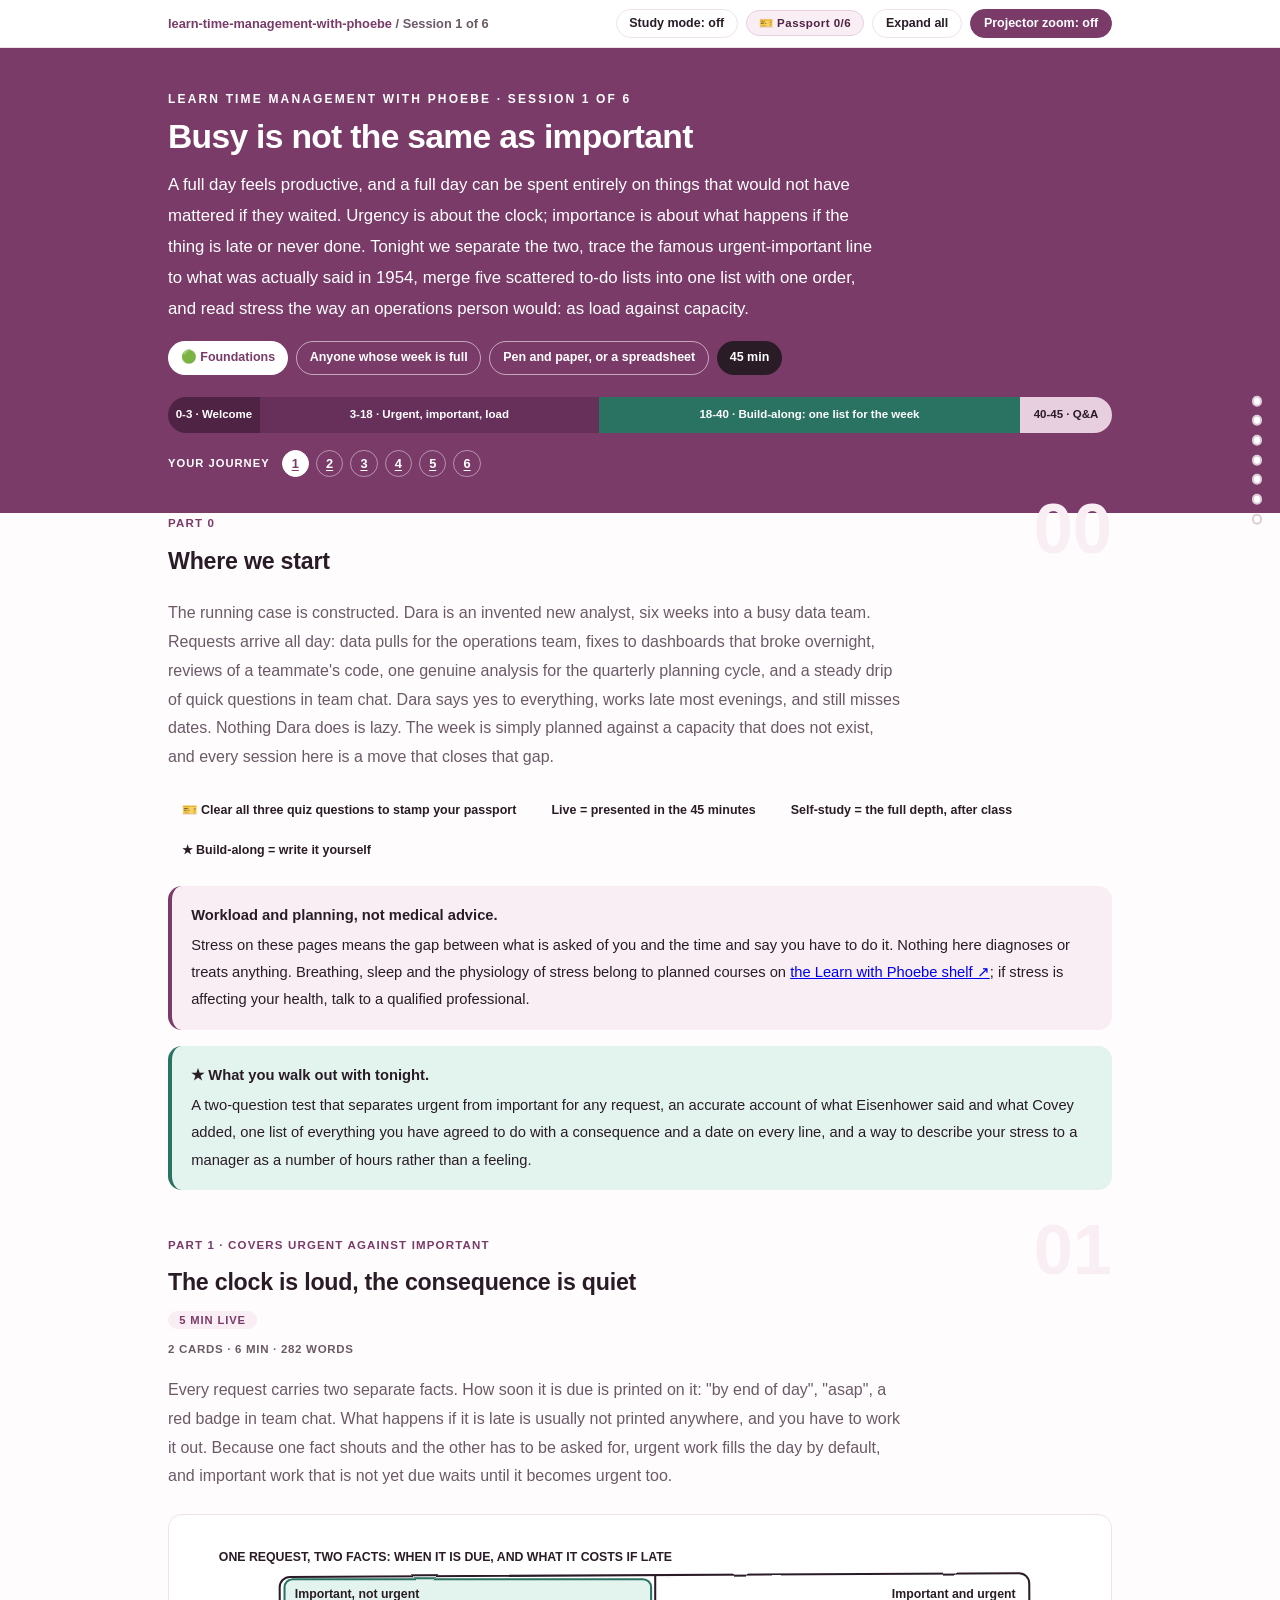
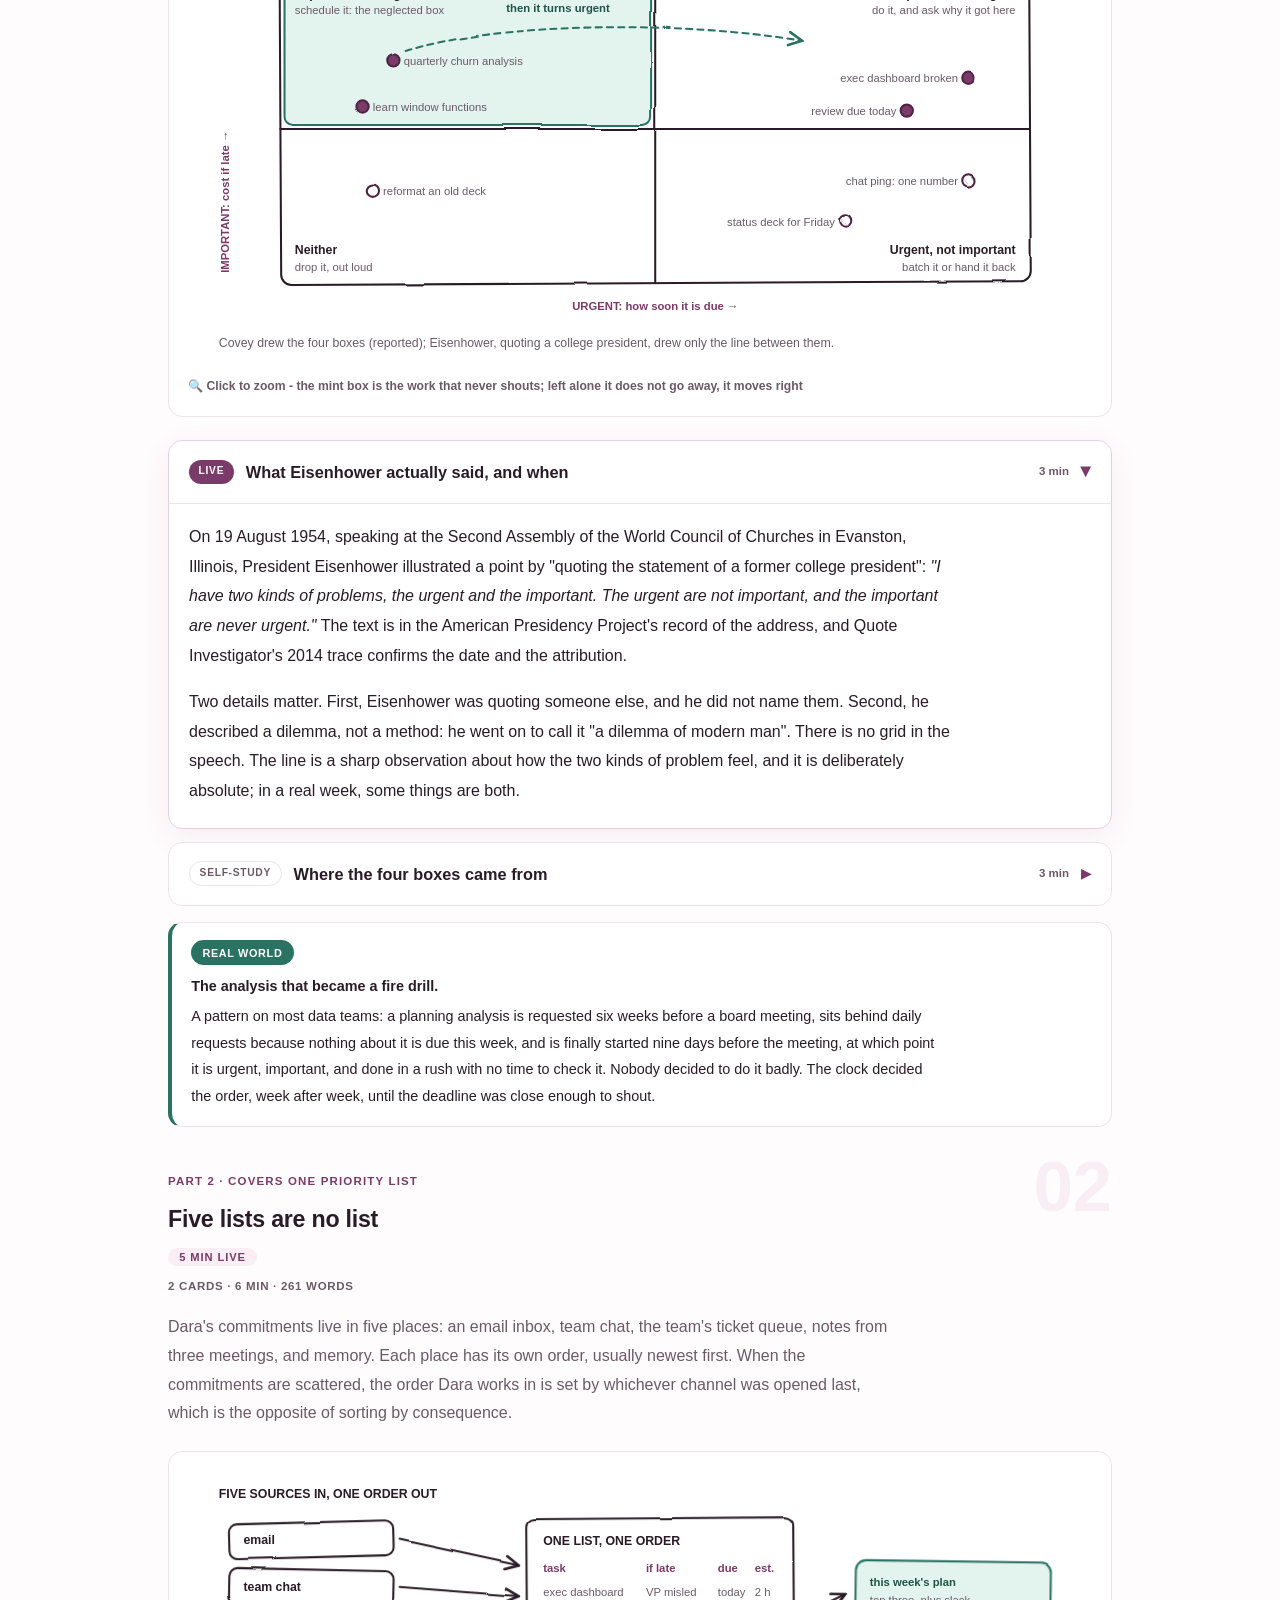
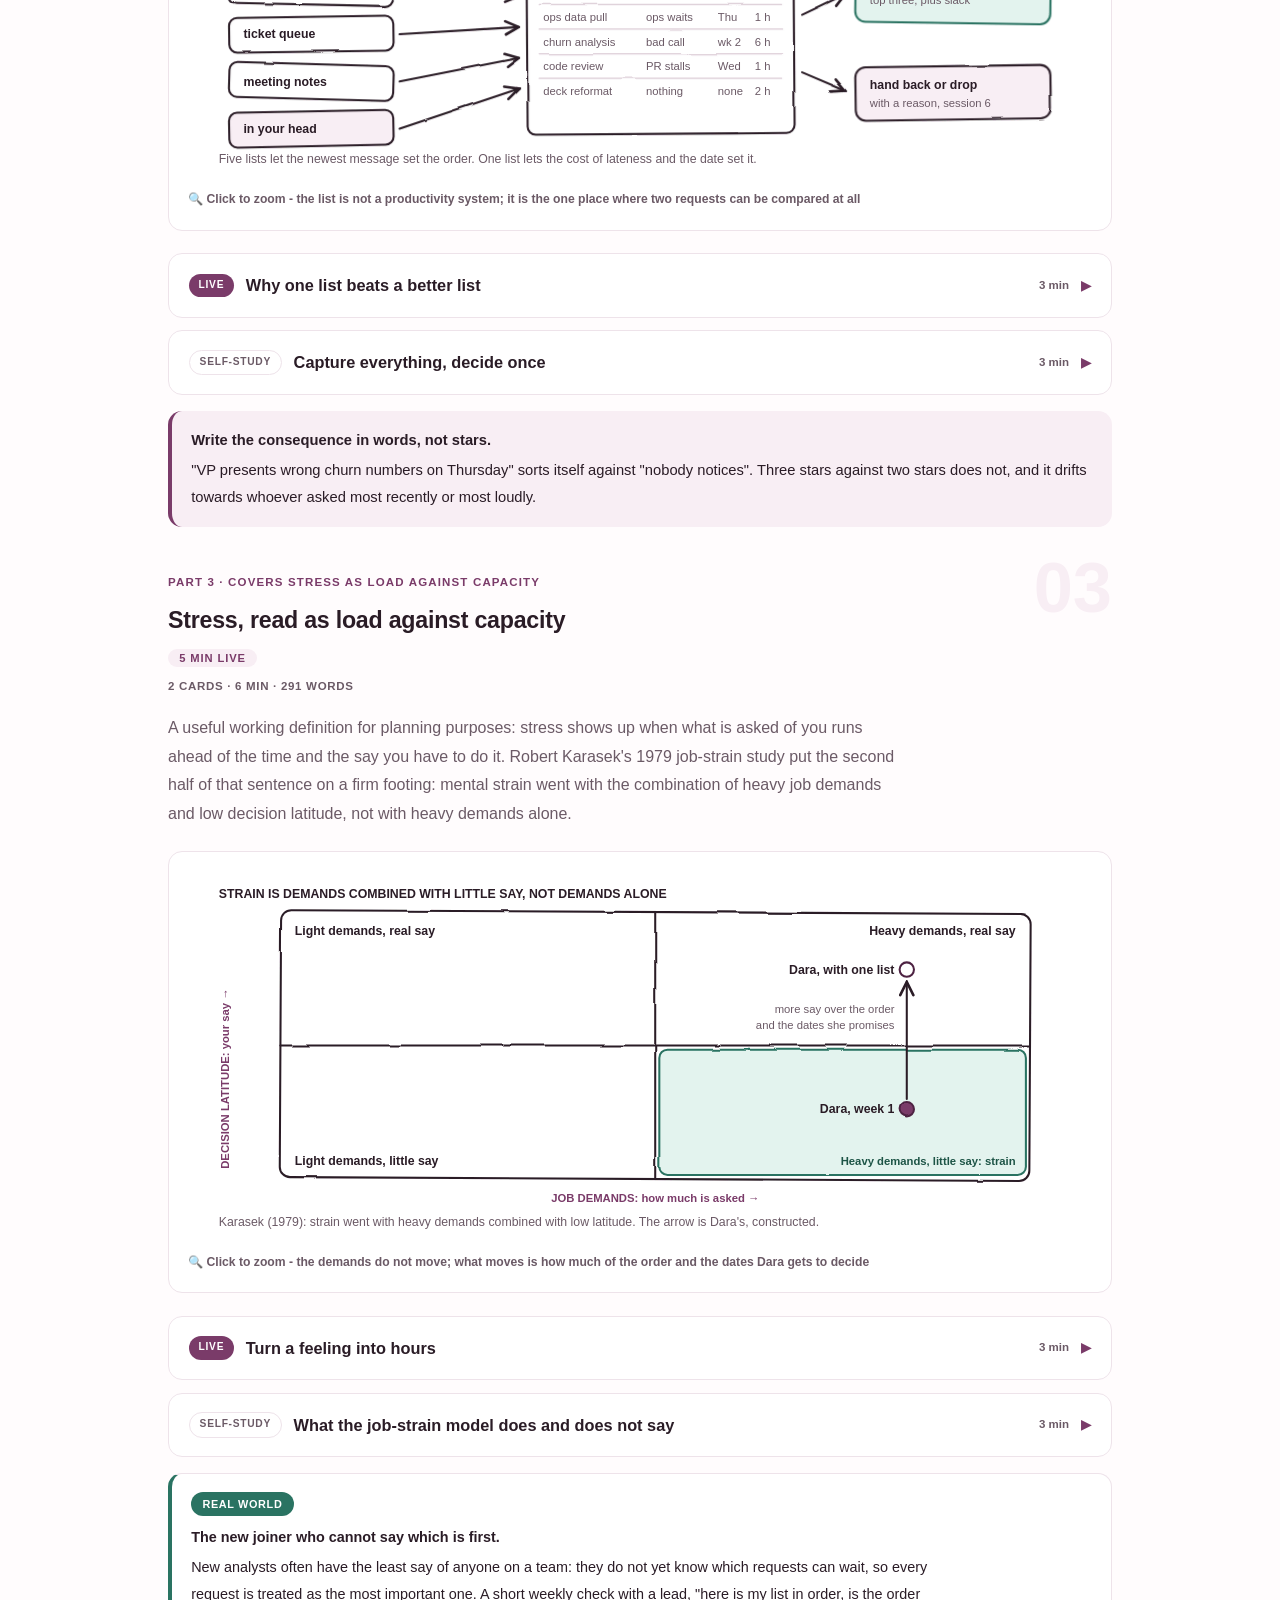
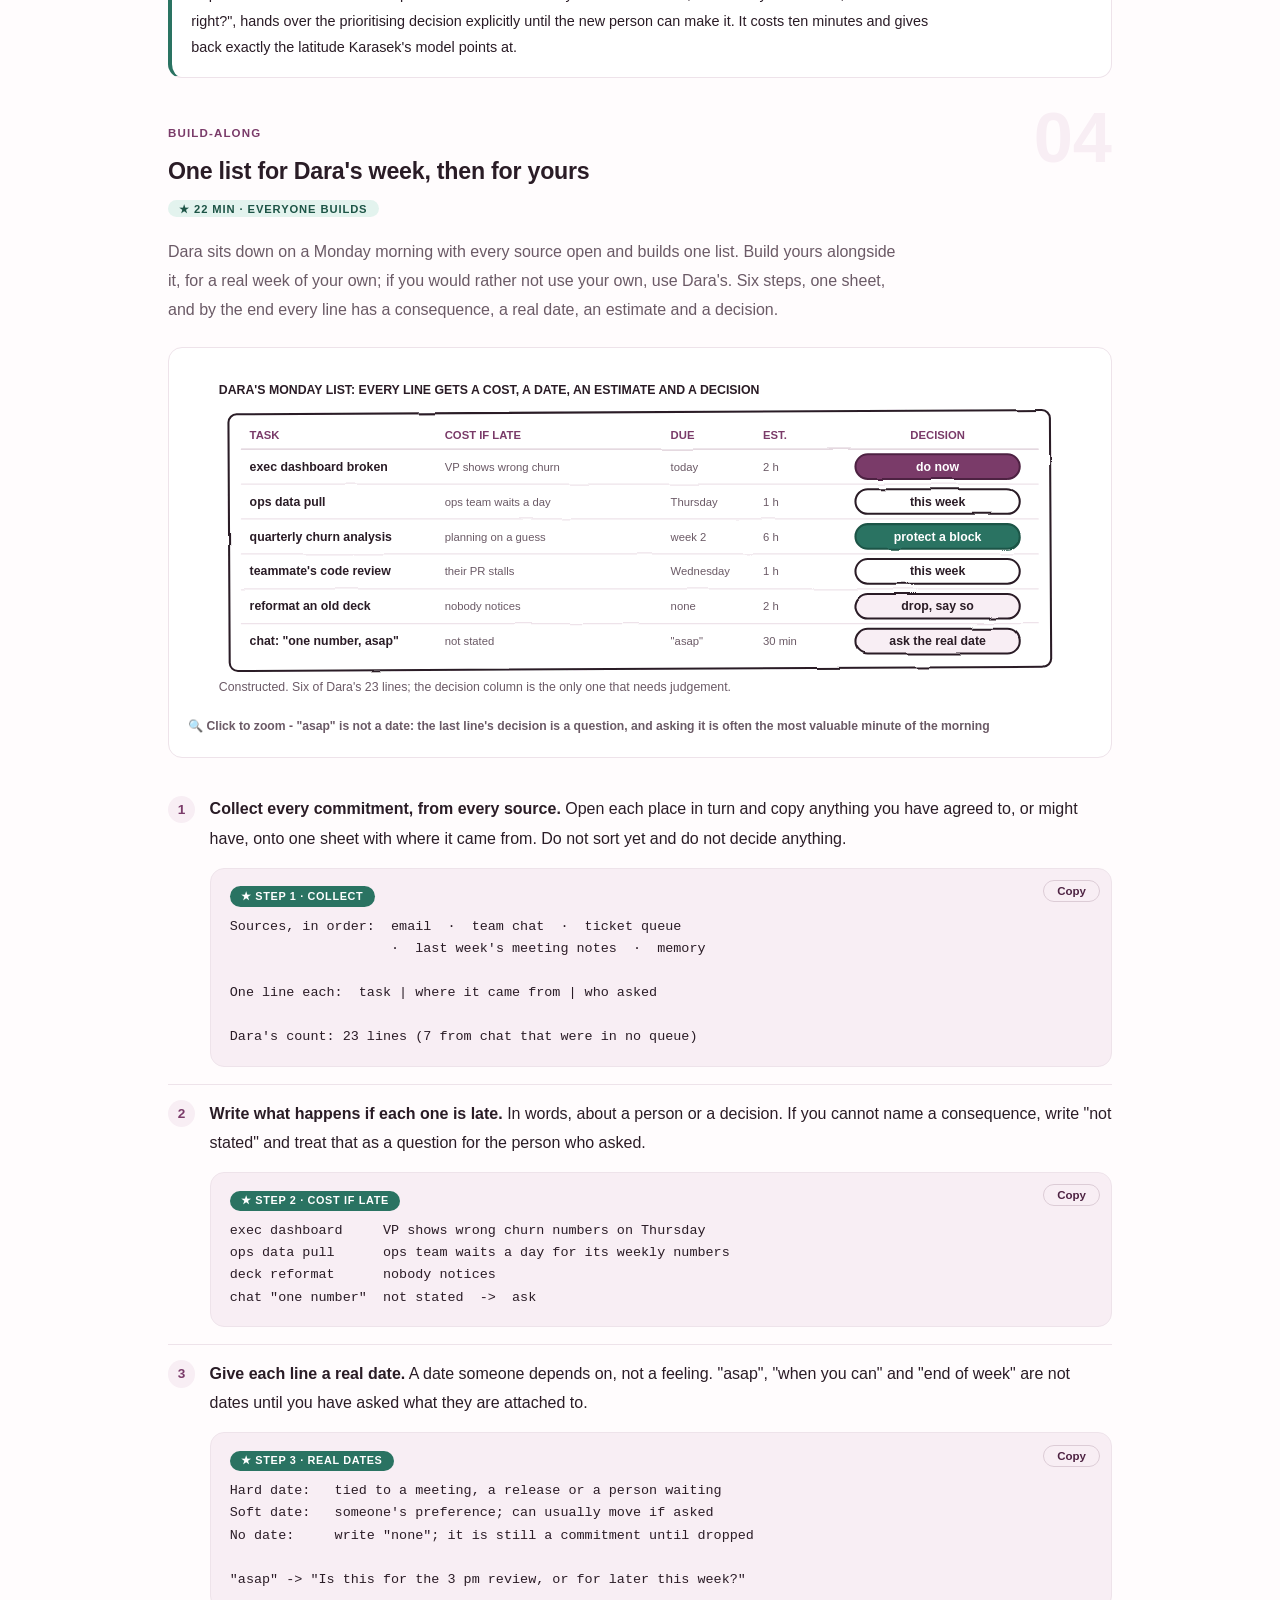
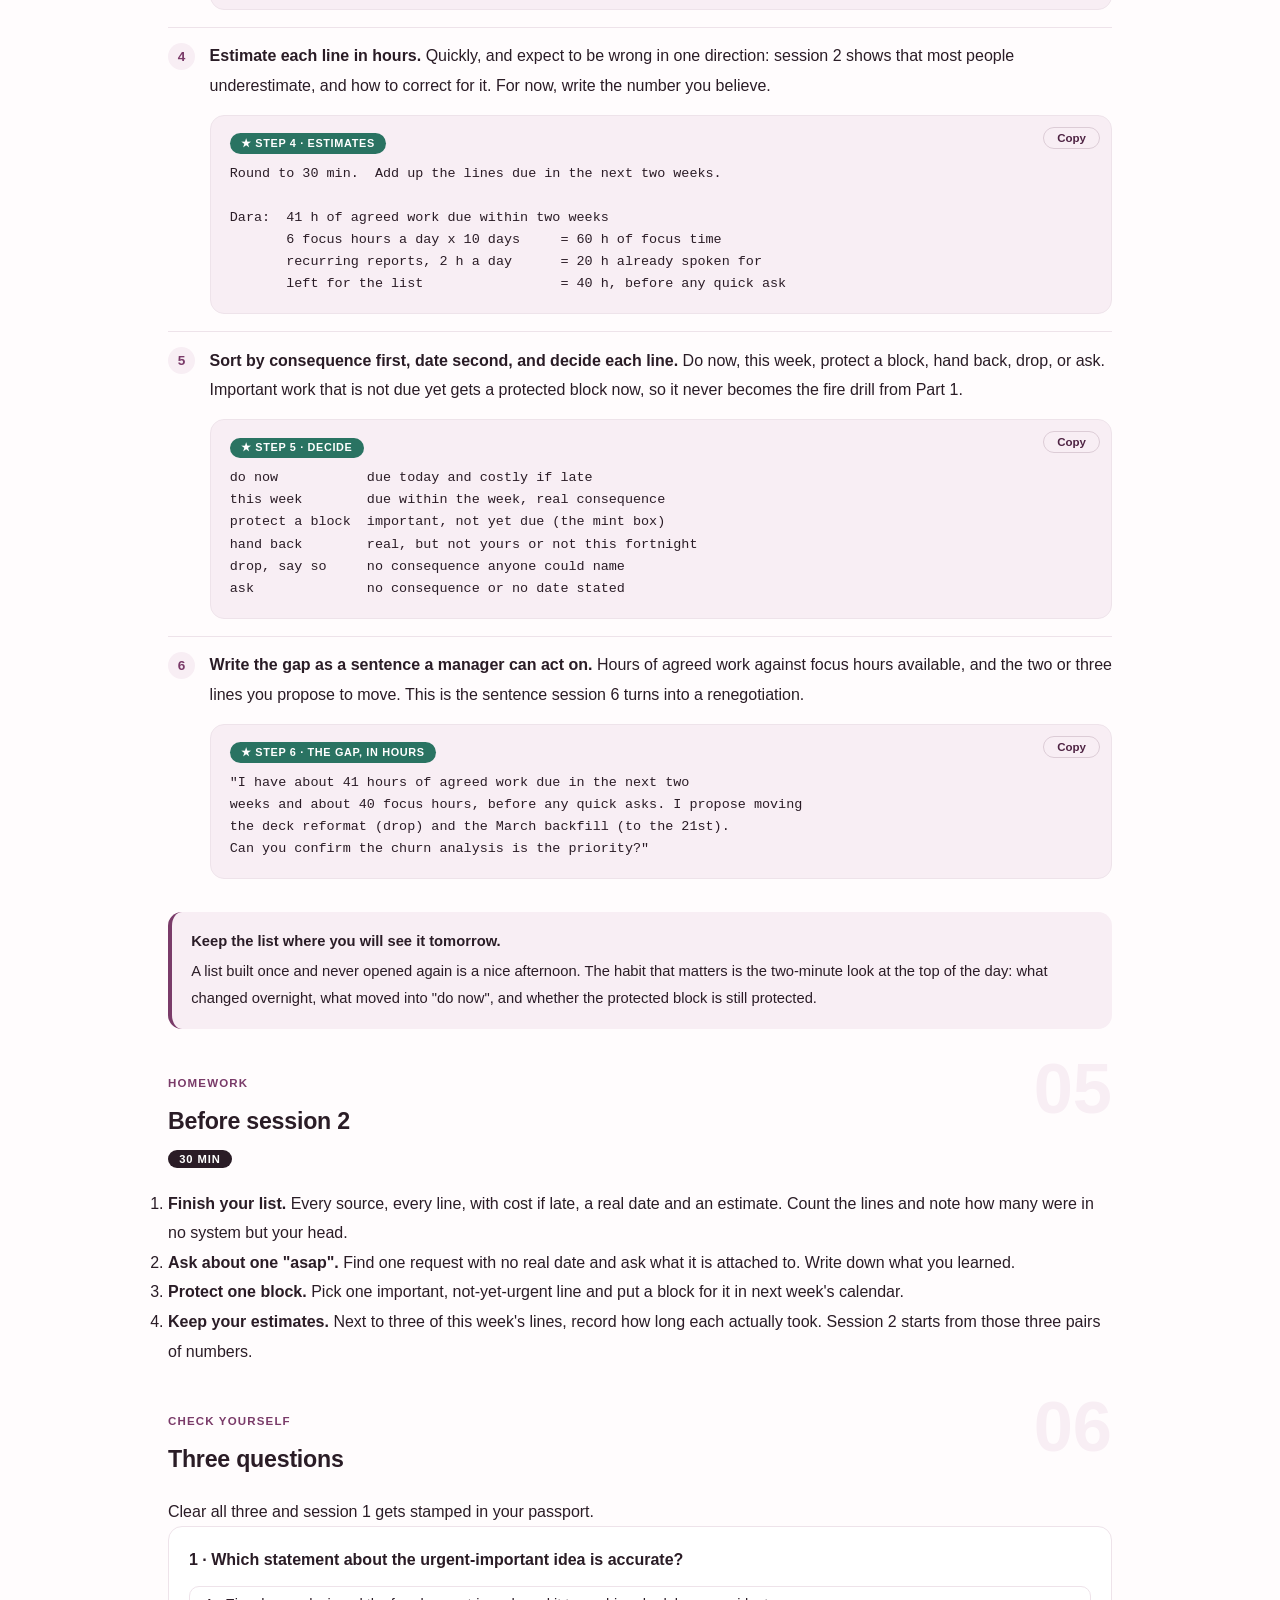
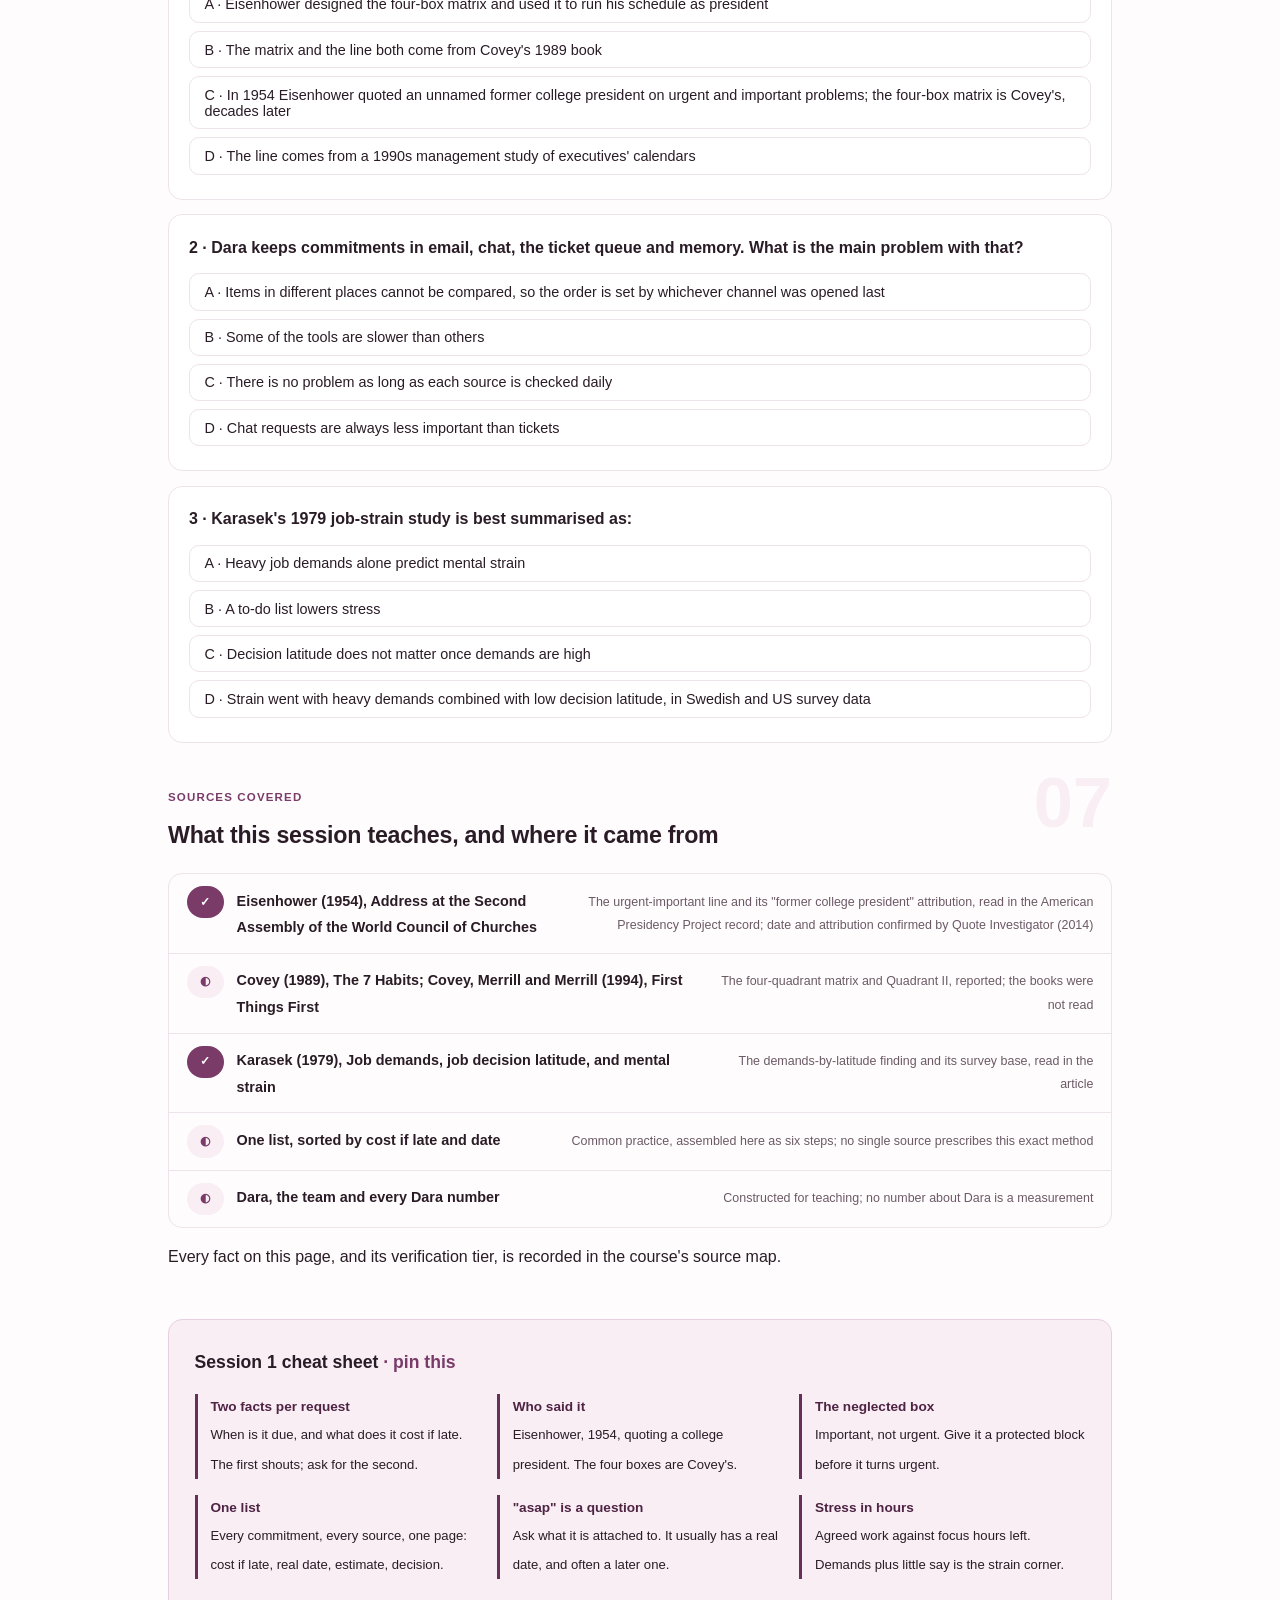
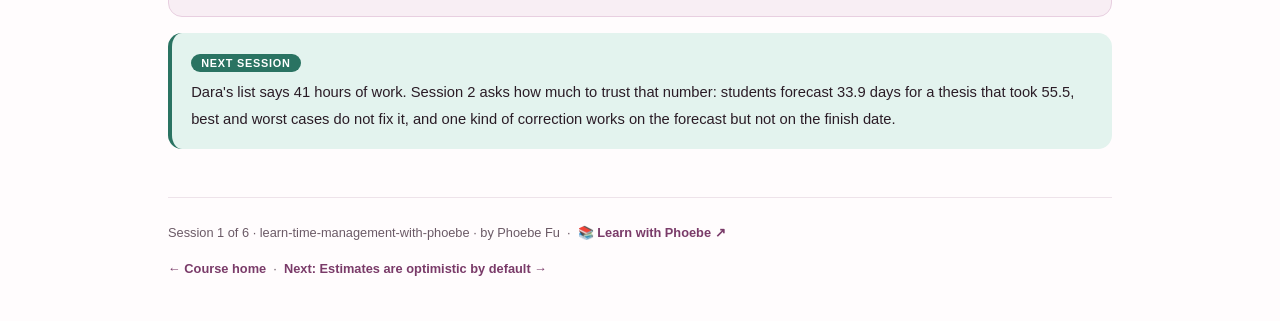
==== commit 89725bf1: "Prompt-box label inside the box: overflow no longer cuts it in half The label hung 0.7rem above the " ====
--- a/courses/01-busy-is-not-important.html
+++ b/courses/01-busy-is-not-important.html
@@ -19,7 +19,7 @@
 <meta name="twitter:image" content="https://phoebefu6.github.io/learn-time-management-with-phoebe/assets/og-cover.png">
 <!-- social:end -->
 <title>Session 1 · Busy is not the same as important - learn time management with phoebe</title>
-<link rel="stylesheet" href="../assets/style.css?v=15">
+<link rel="stylesheet" href="../assets/style.css?v=18">
 </head>
 <body>
 
@@ -577,6 +577,6 @@
 
 </main>
 
-<script src="../assets/app.js?v=15"></script>
+<script src="../assets/app.js?v=17"></script>
 </body>
 </html>
--- a/assets/style.css
+++ b/assets/style.css
@@ -1369,3 +1369,9 @@
 .masthead a, .masthead .sub a { color: #fff; text-decoration: underline; text-underline-offset: 2px; }
 .prompt-box b, .prompt-box strong { color: var(--indigo-deep, var(--ink)); }
 .prompt-box span, .prompt-box em, .prompt-box i { color: inherit; }
+.pp-stamp i { color: var(--ink); }
+
+/* Prompt-box label sits inside the box (2026-10-12). Hanging it 0.7rem above the edge let any
+   overflow:auto parent cut it in half; in normal flow nothing can clip it. The right margin
+   keeps it clear of the Copy button; long labels wrap instead of running under it. */
+.prompt-box > .label{ position: static; display: table; margin: 0 5.2rem .55rem 0; white-space: normal; line-height: 1.45; }
